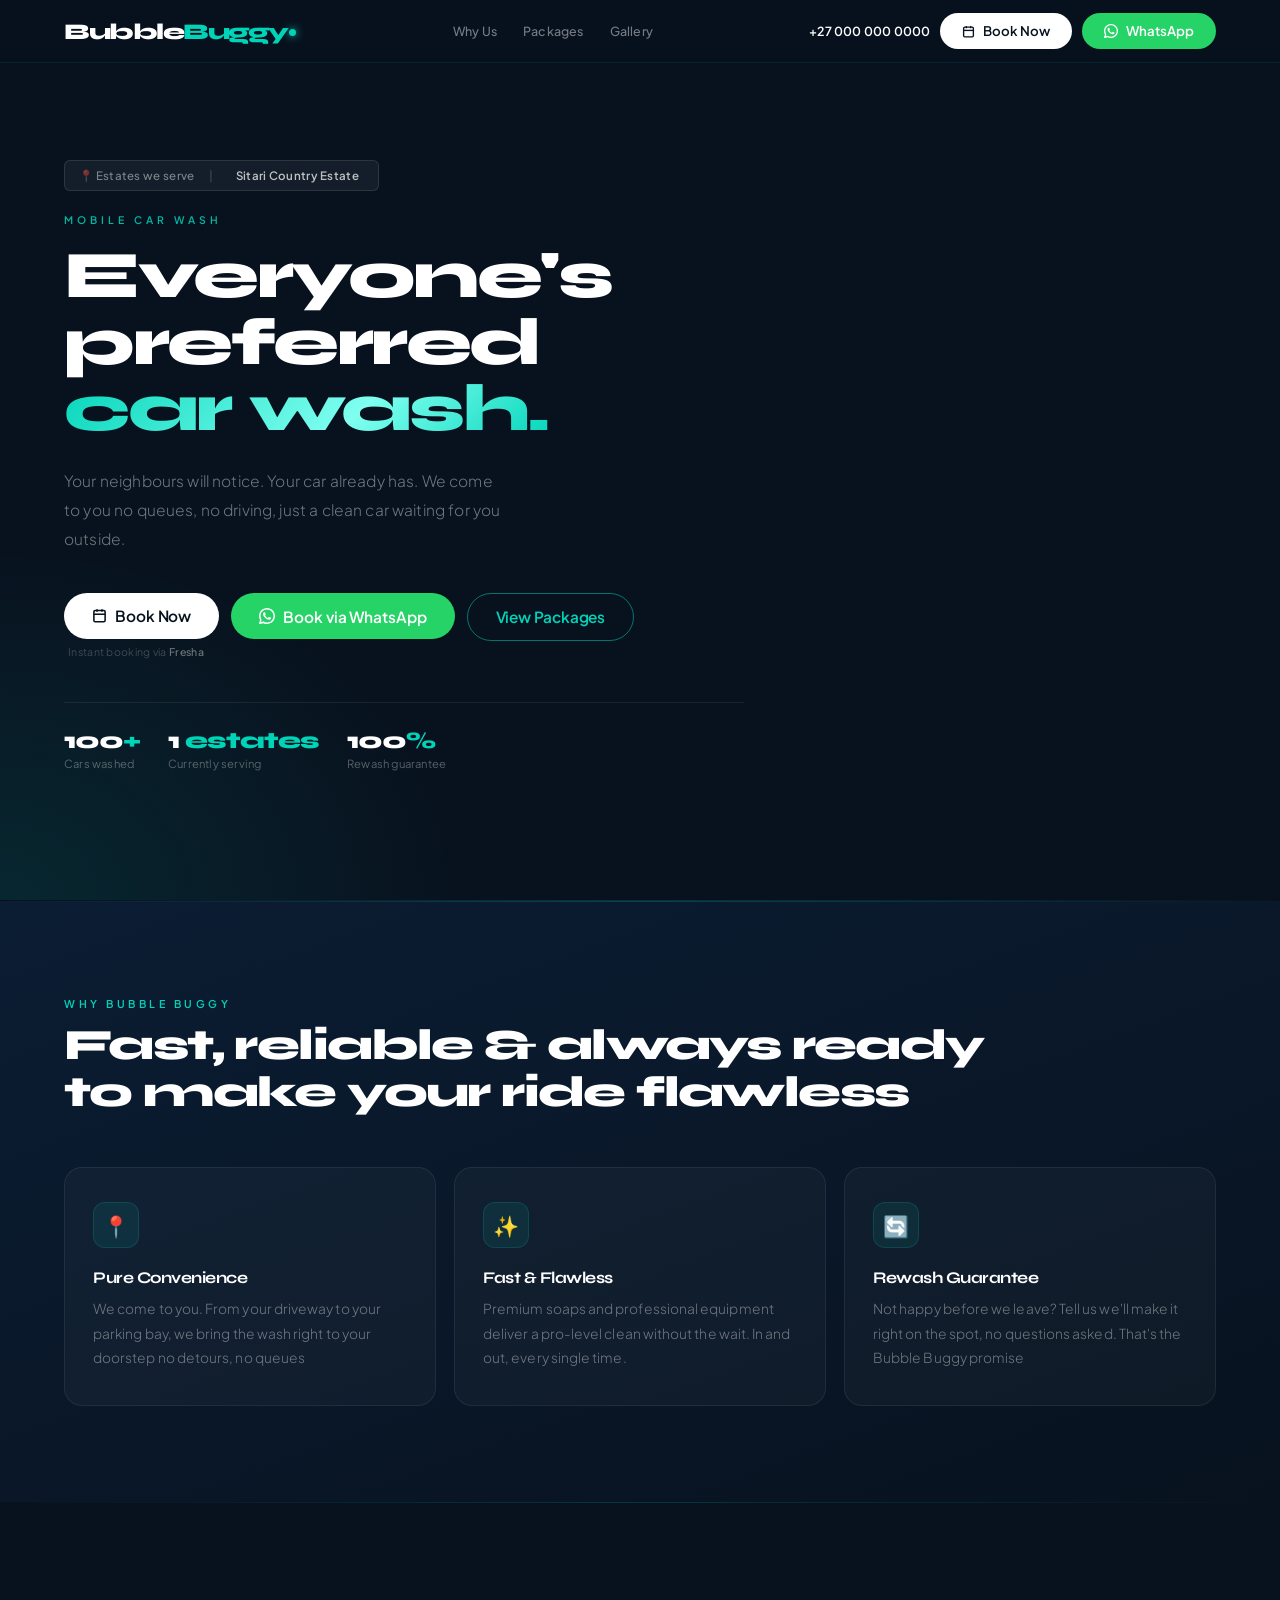
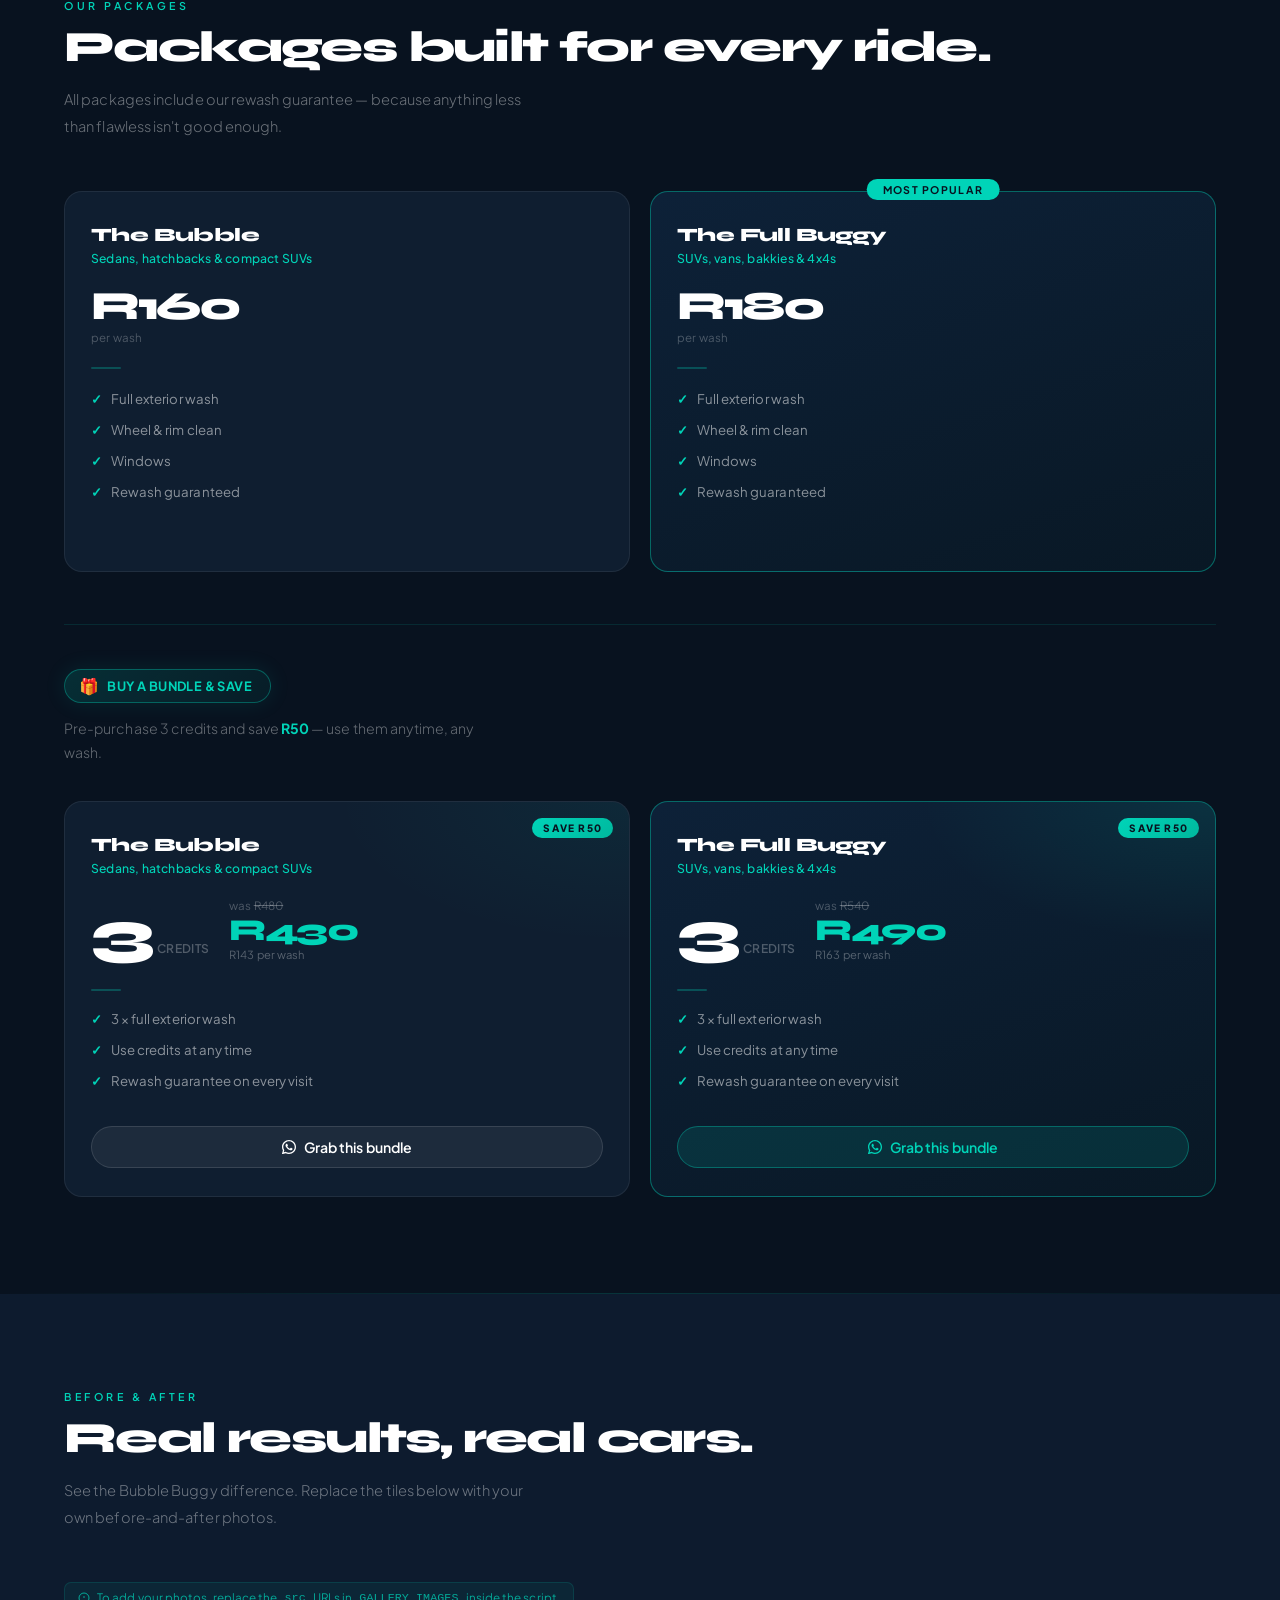
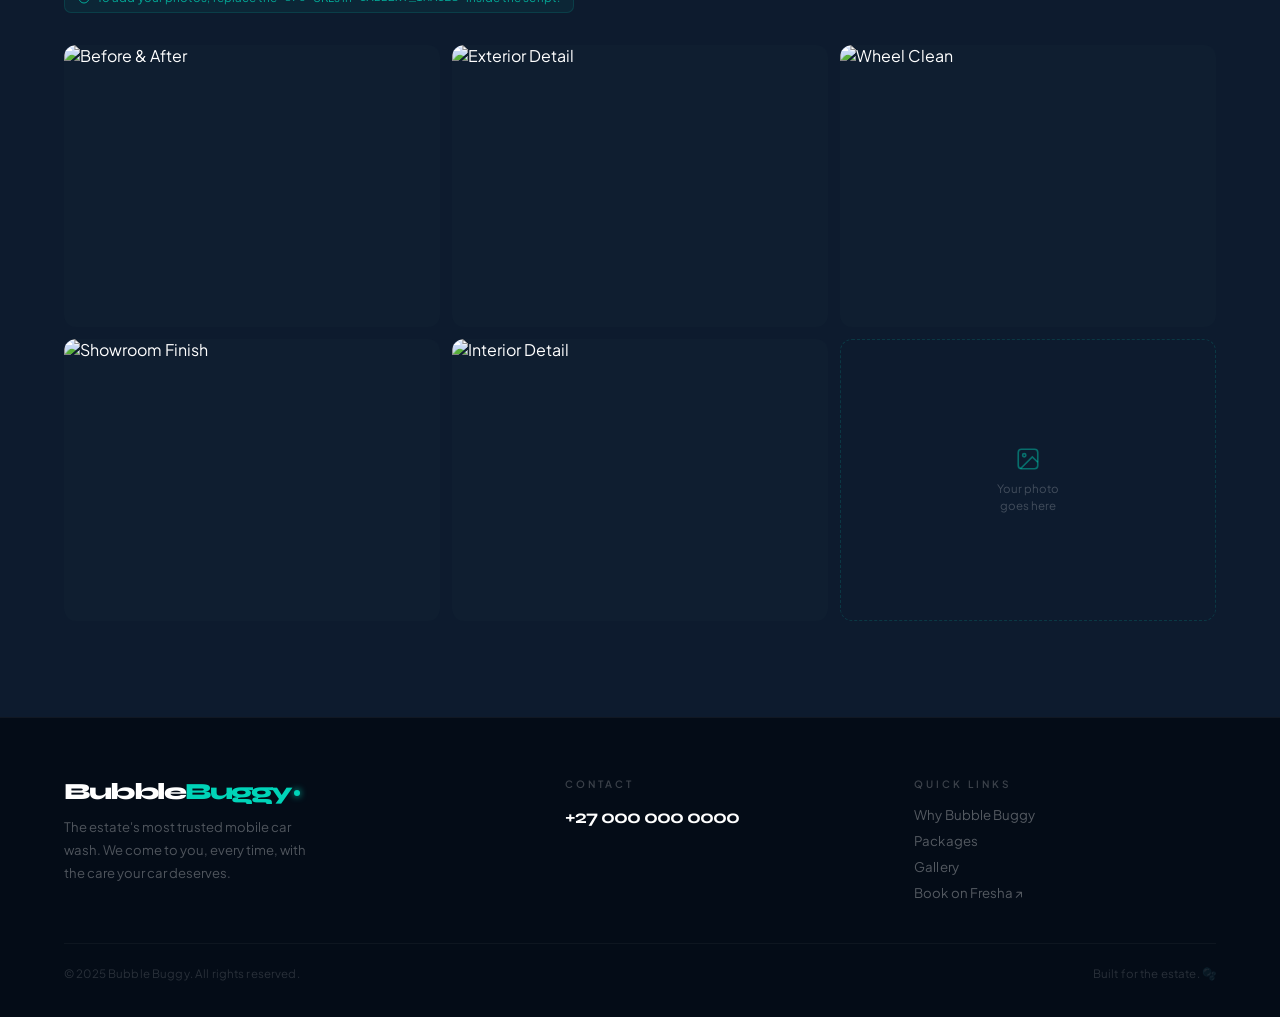
==== bubble.html @ 274dfe3c "initial upload" ====
<!doctype html>
<html lang="en">
  <head>
    <meta charset="UTF-8" />
    <meta name="viewport" content="width=device-width, initial-scale=1.0" />
    <title>Bubble Buggy – The Estate's Premium Mobile Wash</title>

    <!-- ═══════════ GOOGLE FONTS ═══════════
         Syne  → headings / logo / prices
         Plus Jakarta Sans → body text / buttons
    ════════════════════════════════════════ -->
    <link rel="preconnect" href="https://fonts.googleapis.com" />
    <link rel="preconnect" href="https://fonts.gstatic.com" crossorigin />
    <link
      href="https://fonts.googleapis.com/css2?family=Syne:wght@600;700;800;900&family=Plus+Jakarta+Sans:ital,wght@0,300;0,400;0,500;0,600;1,300&display=swap"
      rel="stylesheet"
    />

    <!-- ═══════════ STYLESHEET ═══════════
         All styles live in bubble.css
         (keep both files in the same folder)
    ════════════════════════════════════════ -->
    <link rel="stylesheet" href="bubble.css" />
  </head>

  <body>
    <!-- ═══════════════════════════════════
         NAV
         Fixed top bar: logo | links | phone | CTA buttons
    ════════════════════════════════════════ -->
    <nav class="nav">
      <!-- Logo -->
      <a href="#home" class="logo">
        <span>Bubble</span><span class="b2">Buggy</span
        ><span class="dot"></span>
      </a>

      <!-- Centre navigation links (hidden on mobile) -->
      <div class="nav-links">
        <a class="nav-link" href="#why">Why Us</a>
        <a class="nav-link" href="#services">Packages</a>
        <a class="nav-link" href="#gallery">Gallery</a>
      </div>

      <!-- Right side: phone number + action buttons -->
      <div class="nav-right">
        <span class="nav-phone"
          ><a href="tel:+27000000000">+27 000 000 0000</a></span
        >

        <!-- Book Now button (opens Fresha) -->
        <a
          class="btn btn-book"
          href="https://www.fresha.com/for-business"
          target="_blank"
          rel="noopener"
        >
          <svg
            width="13"
            height="13"
            viewBox="0 0 24 24"
            fill="none"
            stroke="currentColor"
            stroke-width="2.5"
          >
            <rect x="3" y="4" width="18" height="18" rx="2" />
            <line x1="16" y1="2" x2="16" y2="6" />
            <line x1="8" y1="2" x2="8" y2="6" />
            <line x1="3" y1="10" x2="21" y2="10" />
          </svg>
          Book Now
        </a>

        <!-- WhatsApp button -->
        <a
          class="btn btn-wa"
          href="https://wa.me/27000000000?text=Hi%20Bubble%20Buggy!%20I%27d%20like%20to%20book%20a%20wash."
          target="_blank"
          rel="noopener"
        >
          <svg width="14" height="14" viewBox="0 0 24 24" fill="currentColor">
            <path
              d="M17.472 14.382c-.297-.149-1.758-.867-2.03-.967-.273-.099-.471-.148-.67.15-.197.297-.767.966-.94 1.164-.173.199-.347.223-.644.075-.297-.15-1.255-.463-2.39-1.475-.883-.788-1.48-1.761-1.653-2.059-.173-.297-.018-.458.13-.606.134-.133.298-.347.446-.52.149-.174.198-.298.298-.497.099-.198.05-.371-.025-.52-.075-.149-.669-1.612-.916-2.207-.242-.579-.487-.5-.669-.51-.173-.008-.371-.01-.57-.01-.198 0-.52.074-.792.372-.272.297-1.04 1.016-1.04 2.479 0 1.462 1.065 2.875 1.213 3.074.149.198 2.096 3.2 5.077 4.487.709.306 1.262.489 1.694.625.712.227 1.36.195 1.871.118.571-.085 1.758-.719 2.006-1.413.248-.694.248-1.289.173-1.413-.074-.124-.272-.198-.57-.347z"
            />
            <path
              d="M12 0C5.373 0 0 5.373 0 12c0 2.125.558 4.118 1.532 5.845L.054 23.25a.75.75 0 0 0 .916.916l5.405-1.478A11.945 11.945 0 0 0 12 24c6.627 0 12-5.373 12-12S18.627 0 12 0zm0 21.75a9.745 9.745 0 0 1-5.003-1.375l-.358-.213-3.716 1.015 1.015-3.716-.213-.358A9.745 9.745 0 0 1 2.25 12C2.25 6.615 6.615 2.25 12 2.25S21.75 6.615 21.75 12 17.385 21.75 12 21.75z"
            />
          </svg>
          WhatsApp
        </a>
      </div>
    </nav>

    <!-- ═══════════════════════════════════
         HERO SECTION
         Full-screen opening with background image, headline, stats
         ✏️ Edit estates, headline, sub text, and stats here
    ════════════════════════════════════════ -->
    <section class="hero" id="home">
      <!-- Background image (set via CSS in .hero-bg) -->
      <div class="hero-bg"></div>

      <div class="hero-inner">
        <!-- ✏️ Edit estate names here -->
        <div class="estate-tag">
          📍 Estates we serve &nbsp;<span class="sep">|</span>&nbsp;
          <span class="estates"> Sitari Country Estate &nbsp; </span>
        </div>

        <!-- Eyebrow label above headline -->
        <p class="hero-eyebrow">Mobile Car Wash</p>

        <!-- Main headline — <em> gets gradient colour treatment -->
        <h1>Everyone's preferred<br /><em>car wash.</em></h1>

        <!-- Subtitle paragraph -->
        <p class="hero-sub">
          Your neighbours will notice. Your car already has. We come to you no
          queues, no driving, just a clean car waiting for you outside.
        </p>

        <!-- CTA Buttons row -->
        <div class="hero-ctas">
          <!-- Book Now column (button + Fresha note) -->
          <div class="cta-col">
            <a
              class="btn btn-book lg"
              href="https://www.fresha.com/for-business"
              target="_blank"
              rel="noopener"
            >
              <svg
                width="15"
                height="15"
                viewBox="0 0 24 24"
                fill="none"
                stroke="currentColor"
                stroke-width="2.5"
              >
                <rect x="3" y="4" width="18" height="18" rx="2" />
                <line x1="16" y1="2" x2="16" y2="6" />
                <line x1="8" y1="2" x2="8" y2="6" />
                <line x1="3" y1="10" x2="21" y2="10" />
              </svg>
              Book Now
            </a>
            <span class="fresha-note">Instant booking via <b>Fresha</b></span>
          </div>

          <!-- WhatsApp button -->
          <a
            class="btn btn-wa lg"
            href="https://wa.me/27000000000?text=Hi%20Bubble%20Buggy!%20I%27d%20like%20to%20book%20a%20wash."
            target="_blank"
            rel="noopener"
          >
            <svg width="16" height="16" viewBox="0 0 24 24" fill="currentColor">
              <path
                d="M17.472 14.382c-.297-.149-1.758-.867-2.03-.967-.273-.099-.471-.148-.67.15-.197.297-.767.966-.94 1.164-.173.199-.347.223-.644.075-.297-.15-1.255-.463-2.39-1.475-.883-.788-1.48-1.761-1.653-2.059-.173-.297-.018-.458.13-.606.134-.133.298-.347.446-.52.149-.174.198-.298.298-.497.099-.198.05-.371-.025-.52-.075-.149-.669-1.612-.916-2.207-.242-.579-.487-.5-.669-.51-.173-.008-.371-.01-.57-.01-.198 0-.52.074-.792.372-.272.297-1.04 1.016-1.04 2.479 0 1.462 1.065 2.875 1.213 3.074.149.198 2.096 3.2 5.077 4.487.709.306 1.262.489 1.694.625.712.227 1.36.195 1.871.118.571-.085 1.758-.719 2.006-1.413.248-.694.248-1.289.173-1.413-.074-.124-.272-.198-.57-.347z"
              />
              <path
                d="M12 0C5.373 0 0 5.373 0 12c0 2.125.558 4.118 1.532 5.845L.054 23.25a.75.75 0 0 0 .916.916l5.405-1.478A11.945 11.945 0 0 0 12 24c6.627 0 12-5.373 12-12S18.627 0 12 0zm0 21.75a9.745 9.745 0 0 1-5.003-1.375l-.358-.213-3.716 1.015 1.015-3.716-.213-.358A9.745 9.745 0 0 1 2.25 12C2.25 6.615 6.615 2.25 12 2.25S21.75 6.615 21.75 12 17.385 21.75 12 21.75z"
              />
            </svg>
            Book via WhatsApp
          </a>

          <!-- View Packages scroll link -->
          <a class="btn btn-outline lg" href="#services">View Packages</a>
        </div>

        <!-- ✏️ Edit stats here: cars washed / estates / guarantee -->
        <div class="hero-stats">
          <div>
            <div class="stat-val">100<span>+</span></div>
            <div class="stat-lbl">Cars washed</div>
          </div>
          <div>
            <div class="stat-val">1<span> estates</span></div>
            <div class="stat-lbl">Currently serving</div>
          </div>
          <div>
            <div class="stat-val">100<span>%</span></div>
            <div class="stat-lbl">Rewash guarantee</div>
          </div>
        </div>
      </div>
    </section>

    <!-- Decorative divider line -->
    <div class="rule"></div>

    <!-- ═══════════════════════════════════
         WHY CHOOSE US SECTION
         Three feature cards with emoji icons
         ✏️ Edit card titles/descriptions directly below
    ════════════════════════════════════════ -->
    <section class="why" id="why">
      <!-- Section header -->
      <div class="sec-head fi">
        <div class="lbl">Why Bubble Buggy</div>
        <h2 class="sec-title">
          Fast, reliable &amp; always ready<br />to make your ride flawless
        </h2>
      </div>

      <!-- Feature cards grid -->
      <div class="feats">
        <!-- Card 1: Convenience -->
        <div class="feat fi">
          <div class="feat-ico">📍</div>
          <div class="feat-title">Pure Convenience</div>
          <p class="feat-desc">
            We come to you. From your driveway to your parking bay, we bring the
            wash right to your doorstep no detours, no queues
          </p>
        </div>

        <!-- Card 2: Quality -->
        <div class="feat fi">
          <div class="feat-ico">✨</div>
          <div class="feat-title">Fast &amp; Flawless</div>
          <p class="feat-desc">
            Premium soaps and professional equipment deliver a pro-level clean
            without the wait. In and out, every single time.
          </p>
        </div>

        <!-- Card 3: Guarantee -->
        <div class="feat fi">
          <div class="feat-ico">🔄</div>
          <div class="feat-title">Rewash Guarantee</div>
          <p class="feat-desc">
            Not happy before we leave? Tell us we'll make it right on the spot,
            no questions asked. That's the Bubble Buggy promise
          </p>
        </div>
      </div>
    </section>

    <!-- Decorative divider line -->
    <div class="rule"></div>

    <!-- ═══════════════════════════════════
         PACKAGES / PRICING SECTION
         Cards are rendered dynamically from the PACKAGES array in the script.
         ✏️ Edit packages inside the <script> block at the bottom of this file.
    ════════════════════════════════════════ -->
    <section class="services" id="services">
      <!-- Section header -->
      <div class="sec-head fi">
        <div class="lbl">Our Packages</div>
        <h2 class="sec-title">Packages built for every ride.</h2>
        <p class="sec-sub">
          All packages include our rewash guarantee — because anything less than
          flawless isn't good enough.
        </p>
      </div>

      <!-- Package cards injected here by JavaScript -->
      <div class="pkgs" id="pkgsGrid"></div>

      <!-- ── BUNDLE DEALS ── -->
      <div class="bundle-wrap fi">
        <!-- "Buy a bundle and save" banner tag -->
        <div class="bundle-header">
          <div class="bundle-tag-pill">
            <span class="bundle-tag-icon">🎁</span>
            <span>Buy a bundle &amp; save</span>
          </div>
          <div class="bundle-header-line"></div>
          <p class="bundle-sub">Pre-purchase 3 credits and save <strong>R50</strong> — use them anytime, any wash.</p>
        </div>

        <!-- Deal cards grid -->
        <div class="bundles">

          <!-- Bundle 1: The Bubble × 3 -->
          <div class="bundle-card fi">
            <div class="bundle-save-badge">Save R50</div>
            <div class="bundle-wash-name">The Bubble</div>
            <div class="bundle-wash-tag">Sedans, hatchbacks &amp; compact SUVs</div>
            <div class="bundle-pricing">
              <div class="bundle-credits">
                <span class="bundle-credits-num">3</span>
                <span class="bundle-credits-lbl">credits</span>
              </div>
              <div class="bundle-prices">
                <div class="bundle-was">was <s>R480</s></div>
                <div class="bundle-now">R430</div>
                <div class="bundle-per">R143 per wash</div>
              </div>
            </div>
            <div class="bundle-bar"></div>
            <ul class="bundle-perks">
              <li>3 × full exterior wash</li>
              <li>Use credits at any time</li>
              <li>Rewash guarantee on every visit</li>
            </ul>
            <a class="btn btn-bundle" href="https://wa.me/27000000000?text=Hi%20Bubble%20Buggy!%20I%27d%20like%20to%20buy%20The%20Bubble%20bundle%20(3%20credits)." target="_blank" rel="noopener">
              <svg width="14" height="14" viewBox="0 0 24 24" fill="currentColor"><path d="M17.472 14.382c-.297-.149-1.758-.867-2.03-.967-.273-.099-.471-.148-.67.15-.197.297-.767.966-.94 1.164-.173.199-.347.223-.644.075-.297-.15-1.255-.463-2.39-1.475-.883-.788-1.48-1.761-1.653-2.059-.173-.297-.018-.458.13-.606.134-.133.298-.347.446-.52.149-.174.198-.298.298-.497.099-.198.05-.371-.025-.52-.075-.149-.669-1.612-.916-2.207-.242-.579-.487-.5-.669-.51-.173-.008-.371-.01-.57-.01-.198 0-.52.074-.792.372-.272.297-1.04 1.016-1.04 2.479 0 1.462 1.065 2.875 1.213 3.074.149.198 2.096 3.2 5.077 4.487.709.306 1.262.489 1.694.625.712.227 1.36.195 1.871.118.571-.085 1.758-.719 2.006-1.413.248-.694.248-1.289.173-1.413-.074-.124-.272-.198-.57-.347z"/><path d="M12 0C5.373 0 0 5.373 0 12c0 2.125.558 4.118 1.532 5.845L.054 23.25a.75.75 0 0 0 .916.916l5.405-1.478A11.945 11.945 0 0 0 12 24c6.627 0 12-5.373 12-12S18.627 0 12 0zm0 21.75a9.745 9.745 0 0 1-5.003-1.375l-.358-.213-3.716 1.015 1.015-3.716-.213-.358A9.745 9.745 0 0 1 2.25 12C2.25 6.615 6.615 2.25 12 2.25S21.75 6.615 21.75 12 17.385 21.75 12 21.75z"/></svg>
              Grab this bundle
            </a>
          </div>

          <!-- Bundle 2: The Full Buggy × 3 -->
          <div class="bundle-card bundle-card--featured fi">
            <div class="bundle-save-badge">Save R50</div>
            <div class="bundle-wash-name">The Full Buggy</div>
            <div class="bundle-wash-tag">SUVs, vans, bakkies &amp; 4x4s</div>
            <div class="bundle-pricing">
              <div class="bundle-credits">
                <span class="bundle-credits-num">3</span>
                <span class="bundle-credits-lbl">credits</span>
              </div>
              <div class="bundle-prices">
                <div class="bundle-was">was <s>R540</s></div>
                <div class="bundle-now">R490</div>
                <div class="bundle-per">R163 per wash</div>
              </div>
            </div>
            <div class="bundle-bar"></div>
            <ul class="bundle-perks">
              <li>3 × full exterior wash</li>
              <li>Use credits at any time</li>
              <li>Rewash guarantee on every visit</li>
            </ul>
            <a class="btn btn-bundle btn-bundle--aqua" href="https://wa.me/27000000000?text=Hi%20Bubble%20Buggy!%20I%27d%20like%20to%20buy%20The%20Full%20Buggy%20bundle%20(3%20credits)." target="_blank" rel="noopener">
              <svg width="14" height="14" viewBox="0 0 24 24" fill="currentColor"><path d="M17.472 14.382c-.297-.149-1.758-.867-2.03-.967-.273-.099-.471-.148-.67.15-.197.297-.767.966-.94 1.164-.173.199-.347.223-.644.075-.297-.15-1.255-.463-2.39-1.475-.883-.788-1.48-1.761-1.653-2.059-.173-.297-.018-.458.13-.606.134-.133.298-.347.446-.52.149-.174.198-.298.298-.497.099-.198.05-.371-.025-.52-.075-.149-.669-1.612-.916-2.207-.242-.579-.487-.5-.669-.51-.173-.008-.371-.01-.57-.01-.198 0-.52.074-.792.372-.272.297-1.04 1.016-1.04 2.479 0 1.462 1.065 2.875 1.213 3.074.149.198 2.096 3.2 5.077 4.487.709.306 1.262.489 1.694.625.712.227 1.36.195 1.871.118.571-.085 1.758-.719 2.006-1.413.248-.694.248-1.289.173-1.413-.074-.124-.272-.198-.57-.347z"/><path d="M12 0C5.373 0 0 5.373 0 12c0 2.125.558 4.118 1.532 5.845L.054 23.25a.75.75 0 0 0 .916.916l5.405-1.478A11.945 11.945 0 0 0 12 24c6.627 0 12-5.373 12-12S18.627 0 12 0zm0 21.75a9.745 9.745 0 0 1-5.003-1.375l-.358-.213-3.716 1.015 1.015-3.716-.213-.358A9.745 9.745 0 0 1 2.25 12C2.25 6.615 6.615 2.25 12 2.25S21.75 6.615 21.75 12 17.385 21.75 12 21.75z"/></svg>
              Grab this bundle
            </a>
          </div>

        </div><!-- /bundles -->
      </div><!-- /bundle-wrap -->

    </section>

    <!-- Decorative divider line -->
    <div class="rule"></div>

    <!-- ═══════════════════════════════════
         GALLERY SECTION
         Photo grid rendered dynamically from GALLERY_IMAGES array in script.
         ✏️ Replace src URLs in GALLERY_IMAGES inside the <script> block below.
    ════════════════════════════════════════ -->
    <section class="gallery" id="gallery">
      <!-- Section header -->
      <div class="sec-head fi">
        <div class="lbl">Before &amp; After</div>
        <h2 class="sec-title">Real results, real cars.</h2>
        <p class="sec-sub">
          See the Bubble Buggy difference. Replace the tiles below with your own
          before-and-after photos.
        </p>
      </div>

      <!-- Tip notice about adding photos -->
      <div class="gallery-tip">
        <svg
          width="12"
          height="12"
          viewBox="0 0 24 24"
          fill="none"
          stroke="currentColor"
          stroke-width="2"
        >
          <circle cx="12" cy="12" r="10" />
          <line x1="12" y1="8" x2="12" y2="12" />
          <line x1="12" y1="16" x2="12.01" y2="16" />
        </svg>
        To add your photos, replace the <code>src</code> URLs in
        <code>GALLERY_IMAGES</code> inside the script.
      </div>

      <!-- Gallery photo cells injected here by JavaScript -->
      <div class="g-grid" id="galGrid"></div>
    </section>

    <!-- ═══════════════════════════════════
         FOOTER
         Three-column: brand info | contact | quick links
         ✏️ Edit phone number and links here
    ════════════════════════════════════════ -->
    <footer class="footer">
      <div class="footer-grid">
        <!-- Column 1: Logo + tagline -->
        <div>
          <div class="footer-logo">
            Bubble<span class="b2">Buggy</span
            ><span
              style="
                display: inline-block;
                width: 6px;
                height: 6px;
                background: var(--aqua);
                border-radius: 50%;
                margin: 0 2px 3px;
                box-shadow: 0 0 7px var(--aqua);
              "
            ></span>
          </div>
          <p class="footer-tagline">
            The estate's most trusted mobile car wash. We come to you, every
            time, with the care your car deserves.
          </p>
        </div>

        <!-- Column 2: Contact phone -->
        <div class="footer-col">
          <h4>Contact</h4>
          <a class="footer-phone" href="tel:+27000000000">+27 000 000 0000</a>
        </div>

        <!-- Column 3: Quick navigation links -->
        <div class="footer-col">
          <h4>Quick Links</h4>
          <div class="footer-links">
            <a href="#why">Why Bubble Buggy</a>
            <a href="#services">Packages</a>
            <a href="#gallery">Gallery</a>
            <a
              href="https://www.fresha.com/for-business"
              target="_blank"
              rel="noopener"
              >Book on Fresha ↗</a
            >
          </div>
        </div>
      </div>

      <!-- Footer bottom bar: copyright notices -->
      <div class="footer-bottom">
        <span class="footer-copy"
          >© 2025 Bubble Buggy. All rights reserved.</span
        >
        <span class="footer-copy">Built for the estate. 🫧</span>
      </div>
    </footer>

    <!-- ═══════════════════════════════════
         MOBILE FLOATING ACTION BAR
         Fixed bottom bar shown only on screens ≤ 820px wide
         Contains Book Now + WhatsApp buttons
    ════════════════════════════════════════ -->
    <div class="mob-bar">
      <!-- Book Now button -->
      <a
        class="btn btn-book"
        href="https://www.fresha.com/for-business"
        target="_blank"
        rel="noopener"
      >
        <svg
          width="13"
          height="13"
          viewBox="0 0 24 24"
          fill="none"
          stroke="currentColor"
          stroke-width="2.5"
        >
          <rect x="3" y="4" width="18" height="18" rx="2" />
          <line x1="16" y1="2" x2="16" y2="6" />
          <line x1="8" y1="2" x2="8" y2="6" />
          <line x1="3" y1="10" x2="21" y2="10" />
        </svg>
        Book Now
      </a>

      <!-- WhatsApp button -->
      <a
        class="btn btn-wa"
        href="https://wa.me/27000000000?text=Hi%20Bubble%20Buggy!%20I%27d%20like%20to%20book%20a%20wash."
        target="_blank"
        rel="noopener"
      >
        <svg width="14" height="14" viewBox="0 0 24 24" fill="currentColor">
          <path
            d="M17.472 14.382c-.297-.149-1.758-.867-2.03-.967-.273-.099-.471-.148-.67.15-.197.297-.767.966-.94 1.164-.173.199-.347.223-.644.075-.297-.15-1.255-.463-2.39-1.475-.883-.788-1.48-1.761-1.653-2.059-.173-.297-.018-.458.13-.606.134-.133.298-.347.446-.52.149-.174.198-.298.298-.497.099-.198.05-.371-.025-.52-.075-.149-.669-1.612-.916-2.207-.242-.579-.487-.5-.669-.51-.173-.008-.371-.01-.57-.01-.198 0-.52.074-.792.372-.272.297-1.04 1.016-1.04 2.479 0 1.462 1.065 2.875 1.213 3.074.149.198 2.096 3.2 5.077 4.487.709.306 1.262.489 1.694.625.712.227 1.36.195 1.871.118.571-.085 1.758-.719 2.006-1.413.248-.694.248-1.289.173-1.413-.074-.124-.272-.198-.57-.347z"
          />
          <path
            d="M12 0C5.373 0 0 5.373 0 12c0 2.125.558 4.118 1.532 5.845L.054 23.25a.75.75 0 0 0 .916.916l5.405-1.478A11.945 11.945 0 0 0 12 24c6.627 0 12-5.373 12-12S18.627 0 12 0zm0 21.75a9.745 9.745 0 0 1-5.003-1.375l-.358-.213-3.716 1.015 1.015-3.716-.213-.358A9.745 9.745 0 0 1 2.25 12C2.25 6.615 6.615 2.25 12 2.25S21.75 6.615 21.75 12 17.385 21.75 12 21.75z"
          />
        </svg>
        WhatsApp
      </a>
    </div>

    <!-- ═══════════════════════════════════════════════════
         JAVASCRIPT — Edit your data here
         ✏️ WA        → Your WhatsApp number (digits only)
         ✏️ FRESHA    → Your Fresha booking URL
         ✏️ PACKAGES  → Add/edit pricing packages
         ✏️ GALLERY_IMAGES → Replace src URLs with your photos
    ════════════════════════════════════════════════════════ -->
    <script>
      /* ─────────────────────────────────────────
         ✏️ GLOBAL SETTINGS — edit these two lines
      ───────────────────────────────────────── */
      const WA = "27000000000"; // Your WhatsApp number (no + or spaces)
      const FRESHA = "https://www.fresha.com/for-business"; // Your Fresha booking URL

      /* ─────────────────────────────────────────
         ✏️ PACKAGES — add objects to add more packages
         Fields: name, tag, price, note, featured (bool), badge (optional), features (array)
      ───────────────────────────────────────── */
      const PACKAGES = [
        {
          name: "The Bubble",
          tag: "Sedans, hatchbacks & compact SUVs",
          price: "R160",
          note: "per wash",
          featured: false,
          features: [
            "Full exterior wash",
            "Wheel & rim clean",
            "Windows",
            "Rewash guaranteed",
          ],
        },
        {
          name: "The Full Buggy",
          tag: "SUVs, vans, bakkies & 4x4s",
          price: "R180",
          note: "per wash",
          featured: true, // Adds highlighted border + gradient background
          badge: "Most Popular", // Shown as pill badge at top of card
          features: [
            "Full exterior wash",
            "Wheel & rim clean",
            "Windows",
            "Rewash guaranteed",
          ],
        },
      ];

      /* ─────────────────────────────────────────
         ✏️ GALLERY — replace src with your own photo URLs
            Set an item to null to render a placeholder tile instead
      ───────────────────────────────────────── */
      const GALLERY_IMAGES = [
        {
          src: "https://images.unsplash.com/photo-1619642751034-765dfdf7c58e?w=600&q=80&auto=format&fit=crop",
          label: "Before & After",
        },
        {
          src: "https://images.unsplash.com/photo-1520340356584-f9917d1eea6f?w=600&q=80&auto=format&fit=crop",
          label: "Exterior Detail",
        },
        {
          src: "https://images.unsplash.com/photo-1611651338412-8403fa6e3599?w=600&q=80&auto=format&fit=crop",
          label: "Wheel Clean",
        },
        {
          src: "https://images.unsplash.com/photo-1489824904134-891ab64532f1?w=600&q=80&auto=format&fit=crop",
          label: "Showroom Finish",
        },
        {
          src: "https://images.unsplash.com/photo-1558618666-fcd25c85cd64?w=600&q=80&auto=format&fit=crop",
          label: "Interior Detail",
        },
        null, // ← This renders as a dashed "Your photo goes here" placeholder
      ];

      /* ══════════════════════════════════════════════
         RENDER LOGIC — no edits needed below this line
      ══════════════════════════════════════════════ */

      // SVG icon strings reused in package cards
      const WA_SVG = `<svg width="14" height="14" viewBox="0 0 24 24" fill="currentColor"><path d="M17.472 14.382c-.297-.149-1.758-.867-2.03-.967-.273-.099-.471-.148-.67.15-.197.297-.767.966-.94 1.164-.173.199-.347.223-.644.075-.297-.15-1.255-.463-2.39-1.475-.883-.788-1.48-1.761-1.653-2.059-.173-.297-.018-.458.13-.606.134-.133.298-.347.446-.52.149-.174.198-.298.298-.497.099-.198.05-.371-.025-.52-.075-.149-.669-1.612-.916-2.207-.242-.579-.487-.5-.669-.51-.173-.008-.371-.01-.57-.01-.198 0-.52.074-.792.372-.272.297-1.04 1.016-1.04 2.479 0 1.462 1.065 2.875 1.213 3.074.149.198 2.096 3.2 5.077 4.487.709.306 1.262.489 1.694.625.712.227 1.36.195 1.871.118.571-.085 1.758-.719 2.006-1.413.248-.694.248-1.289.173-1.413-.074-.124-.272-.198-.57-.347z"/><path d="M12 0C5.373 0 0 5.373 0 12c0 2.125.558 4.118 1.532 5.845L.054 23.25a.75.75 0 0 0 .916.916l5.405-1.478A11.945 11.945 0 0 0 12 24c6.627 0 12-5.373 12-12S18.627 0 12 0zm0 21.75a9.745 9.745 0 0 1-5.003-1.375l-.358-.213-3.716 1.015 1.015-3.716-.213-.358A9.745 9.745 0 0 1 2.25 12C2.25 6.615 6.615 2.25 12 2.25S21.75 6.615 21.75 12 17.385 21.75 12 21.75z"/></svg>`;
      const CAL_SVG = `<svg width="13" height="13" viewBox="0 0 24 24" fill="none" stroke="currentColor" stroke-width="2.5"><rect x="3" y="4" width="18" height="18" rx="2"/><line x1="16" y1="2" x2="16" y2="6"/><line x1="8" y1="2" x2="8" y2="6"/><line x1="3" y1="10" x2="21" y2="10"/></svg>`;

      // Render package cards into #pkgsGrid
      const pkgsGrid = document.getElementById("pkgsGrid");
      PACKAGES.forEach((p) => {
        const msg = encodeURIComponent(
          `Hi Bubble Buggy! I\u2019d like to book \u201c${p.name}\u201d. What\u2019s your next available slot?`,
        );
        const badge = p.badge ? `<div class="pkg-badge">${p.badge}</div>` : "";
        const items = p.features.map((f) => `<li>${f}</li>`).join("");
        pkgsGrid.insertAdjacentHTML(
          "beforeend",
          `<div class="pkg${p.featured ? " featured" : ""} fi">
        ${badge}
        <div class="pkg-name">${p.name}</div>
        <div class="pkg-tag">${p.tag}</div>
        <div class="pkg-price">${p.price}</div>
        <div class="pkg-note">${p.note}</div>
        <div class="pkg-bar"></div>
        <ul class="pkg-feats">${items}</ul>
      </div>`,
        );
      });

      // Render gallery tiles into #galGrid
      const galGrid = document.getElementById("galGrid");
      GALLERY_IMAGES.forEach((item) => {
        if (!item) {
          // Null entry → placeholder dashed tile
          galGrid.insertAdjacentHTML(
            "beforeend",
            `<div class="g-empty">
          <svg width="26" height="26" viewBox="0 0 24 24" fill="none" stroke="rgba(0,212,184,.45)" stroke-width="1.5"><rect x="3" y="3" width="18" height="18" rx="3"/><circle cx="8.5" cy="8.5" r="1.5"/><polyline points="21 15 16 10 5 21"/></svg>
          <span>Your photo<br/>goes here</span>
        </div>`,
          );
        } else {
          // Real image tile with hover overlay and label
          galGrid.insertAdjacentHTML(
            "beforeend",
            `<div class="g-cell">
          <img src="${item.src}" alt="${item.label}" loading="lazy"/>
          <div class="g-overlay"><span class="g-lbl">${item.label}</span></div>
        </div>`,
          );
        }
      });

      // Scroll fade-in: watches .fi elements and adds .vis when in viewport
      const io = new IntersectionObserver(
        (es) => {
          es.forEach((e) => {
            if (e.isIntersecting) {
              e.target.classList.add("vis");
              io.unobserve(e.target); // Only animate once
            }
          });
        },
        { threshold: 0.08 },
      );
      document.querySelectorAll(".fi").forEach((el, i) => {
        el.style.transitionDelay = `${(i % 5) * 0.08}s`; // Staggered delay
        io.observe(el);
      });
    </script>
  </body>
</html>
---- bubble.css ----
/* ══════════════════════════
   DESIGN TOKENS (CSS Variables)
   Global colour palette, spacing, shadows used site-wide
══════════════════════════ */
:root {
  --ink: #08121f; /* Darkest background */
  --ink-mid: #0d1b2e; /* Mid-dark background (gallery section) */
  --ink-card: #0f1e30; /* Card / package background */
  --aqua: #00d4b8; /* Brand accent colour */
  --white: #ffffff;
  --muted: rgba(255, 255, 255, 0.45); /* Dimmed white for secondary text */
  --wa: #25d366; /* WhatsApp green */
  --wa-h: #1daa55; /* WhatsApp green hover */
  --r: 18px; /* Default border-radius */
  --glow: 0 16px 56px rgba(0, 212, 184, 0.18); /* Aqua glow shadow */
}

/* ══════════════════════════
   RESET & BASE STYLES
   Box-sizing, fonts, scroll behaviour, global element defaults
══════════════════════════ */
*,
*::before,
*::after {
  box-sizing: border-box;
  margin: 0;
  padding: 0;
}
html {
  scroll-behavior: smooth;
}
body {
  font-family: "Plus Jakarta Sans", sans-serif;
  background: var(--ink);
  color: var(--white);
  overflow-x: hidden;
  -webkit-font-smoothing: antialiased;
  -moz-osx-font-smoothing: grayscale;
  text-rendering: optimizeLegibility;
}
img {
  display: block;
  width: 100%;
  object-fit: cover;
}
a {
  text-decoration: none;
  color: inherit;
}
h1,
h2,
h3 {
  font-family: "Syne", sans-serif;
}

/* ══════════════════════════
   NAVIGATION BAR
   Fixed top bar with logo, nav links, phone, and CTA buttons
══════════════════════════ */
.nav {
  position: fixed;
  inset: 0 0 auto 0;
  z-index: 300;
  display: flex;
  align-items: center;
  justify-content: space-between;
  padding: 13px 5%;
  background: rgba(8, 18, 31, 0.92);
  backdrop-filter: blur(20px);
  -webkit-backdrop-filter: blur(20px);
  border-bottom: 1px solid rgba(0, 212, 184, 0.1);
}

/* Logo text */
.logo {
  font-family: "Syne", sans-serif;
  font-size: 1.4rem;
  font-weight: 800;
  letter-spacing: -1.5px;
}
.logo .b2 {
  color: var(--aqua); /* "Buggy" part in aqua */
}

/* Animated dot beside the logo */
.logo .dot {
  display: inline-block;
  width: 7px;
  height: 7px;
  background: var(--aqua);
  border-radius: 50%;
  margin: 0 1px 3px;
  box-shadow: 0 0 9px var(--aqua);
  animation: pulse 2.4s ease-in-out infinite;
}
@keyframes pulse {
  0%,
  100% {
    opacity: 1;
  }
  50% {
    opacity: 0.2;
  }
}

/* Nav link list */
.nav-links {
  display: flex;
  gap: 2px;
}
.nav-link {
  font-size: 0.78rem;
  font-weight: 500;
  color: var(--muted);
  padding: 6px 12px;
  border-radius: 7px;
  letter-spacing: 0.2px;
  transition:
    color 0.18s,
    background 0.18s;
}
.nav-link:hover {
  color: var(--white);
  background: rgba(255, 255, 255, 0.07);
}

/* Right side: phone + CTA buttons */
.nav-right {
  display: flex;
  align-items: center;
  gap: 10px;
}
.nav-phone {
  font-size: 0.78rem;
  font-weight: 500;
  color: var(--muted);
  letter-spacing: 0.2px;
}
.nav-phone a {
  color: var(--white);
  font-weight: 600;
}

/* ══════════════════════════
   BUTTONS
   Shared pill-shaped button base + variants
══════════════════════════ */
.btn {
  display: inline-flex;
  align-items: center;
  gap: 8px;
  font-family: "Plus Jakarta Sans", sans-serif;
  font-weight: 600;
  font-size: 0.83rem;
  letter-spacing: 0.05px;
  padding: 11px 22px;
  border-radius: 50px;
  border: none;
  cursor: pointer;
  white-space: nowrap;
  transition:
    transform 0.16s cubic-bezier(0.25, 0.1, 0.25, 1),
    box-shadow 0.2s,
    background 0.18s,
    color 0.18s,
    opacity 0.18s;
  text-decoration: none;
  line-height: 1;
}
.btn:hover {
  transform: translateY(-2px);
}

/* WhatsApp green button */
.btn-wa {
  background: var(--wa);
  color: var(--white);
}
.btn-wa:hover {
  background: var(--wa-h);
  box-shadow: 0 8px 28px rgba(37, 211, 102, 0.38);
}

/* White "Book Now" button */
.btn-book {
  background: var(--white);
  color: var(--ink);
  letter-spacing: -0.1px;
}
.btn-book:hover {
  background: #e8faff;
  box-shadow: 0 8px 28px rgba(255, 255, 255, 0.2);
}

/* Outlined aqua button (View Packages) */
.btn-outline {
  background: transparent;
  color: var(--aqua);
  border: 1.5px solid rgba(0, 212, 184, 0.5);
}
.btn-outline:hover {
  background: rgba(0, 212, 184, 0.08);
  border-color: var(--aqua);
}

/* Large button modifier */
.btn.lg {
  font-size: 0.96rem;
  padding: 15px 28px;
  letter-spacing: -0.1px;
}

/* Hide nav links, phone number, and nav CTA buttons on small screens */
@media (max-width: 820px) {
  .nav-links {
    display: none;
  }
  .nav-phone {
    display: none;
  }
  /* Hide Book Now + WhatsApp from the top nav on mobile —
     they live in the floating bottom bar (.mob-bar) instead */
  .nav-right .btn {
    display: none;
  }
  /* Add bottom padding so page content never hides behind the floating bar */
  body {
    padding-bottom: 90px;
  }
}

/* ══════════════════════════
   HERO SECTION
   Full-viewport opening section with background image and headline
══════════════════════════ */
.hero {
  min-height: 100vh;
  min-height: 100svh;
  position: relative;
  display: flex;
  align-items: center;
  padding: 120px 5% 90px;
  overflow: hidden;
}

/* Background photo with dark gradient overlay */
.hero-bg {
  position: absolute;
  inset: 0;
  background:
    linear-gradient(
      110deg,
      rgba(8, 18, 31, 0.98) 0%,
      rgba(8, 18, 31, 0.8) 45%,
      rgba(8, 18, 31, 0.25) 100%
    ),
    url("https://images.unsplash.com/photo-1607860108855-64acf2078ed9?w=1600&q=85&auto=format&fit=crop")
      center/cover no-repeat;
}

/* Radial aqua glow in bottom-left corner */
.hero-bg::after {
  content: "";
  position: absolute;
  inset: 0;
  background: radial-gradient(
    ellipse 55% 60% at 0% 100%,
    rgba(0, 212, 184, 0.11) 0%,
    transparent 65%
  );
}

/* Hero text content wrapper */
.hero-inner {
  position: relative;
  z-index: 2;
  max-width: 680px;
}

/* "Estates we serve" location tag pill */
.estate-tag {
  display: inline-flex;
  align-items: center;
  gap: 10px;
  background: rgba(255, 255, 255, 0.05);
  border: 1px solid rgba(255, 255, 255, 0.1);
  border-radius: 6px;
  padding: 7px 14px;
  font-size: 0.72rem;
  font-weight: 500;
  color: rgba(255, 255, 255, 0.45);
  letter-spacing: 0.3px;
  margin-bottom: 22px;
}
.estate-tag .estates {
  color: rgba(255, 255, 255, 0.72);
  font-weight: 600;
}
.estate-tag .sep {
  color: rgba(255, 255, 255, 0.18);
}

/* "MOBILE CAR WASH" eyebrow label above headline */
.hero-eyebrow {
  font-size: 0.65rem;
  font-weight: 600;
  letter-spacing: 4px;
  text-transform: uppercase;
  color: var(--aqua);
  margin-bottom: 16px;
  opacity: 0.85;
}

/* Main H1 headline */
.hero h1 {
  font-size: clamp(2.6rem, 5.2vw, 4.6rem);
  font-weight: 900;
  line-height: 1;
  letter-spacing: -2.5px;
  margin-bottom: 24px;
}

/* Gradient text on "car wash." in the headline */
.hero h1 em {
  font-style: normal;
  background: linear-gradient(
    135deg,
    var(--aqua) 0%,
    #7ffff0 60%,
    var(--aqua) 100%
  );
  -webkit-background-clip: text;
  -webkit-text-fill-color: transparent;
  background-clip: text;
}

/* Subtitle paragraph below headline */
.hero-sub {
  font-size: 0.97rem;
  color: rgba(255, 255, 255, 0.42);
  line-height: 1.88;
  max-width: 440px;
  margin-bottom: 40px;
  font-weight: 300;
  letter-spacing: 0.15px;
}

/* CTA button row */
.hero-ctas {
  display: flex;
  align-items: flex-start;
  gap: 12px;
  flex-wrap: wrap;
}

/* Column wrapper for Book Now button + Fresha note */
.cta-col {
  display: flex;
  flex-direction: column;
  gap: 6px;
}

/* Small "Instant booking via Fresha" note */
.fresha-note {
  font-size: 0.66rem;
  color: rgba(255, 255, 255, 0.22);
  letter-spacing: 0.3px;
  padding-left: 4px;
}
.fresha-note b {
  color: rgba(255, 255, 255, 0.42);
  font-weight: 500;
}

/* Stats strip: Cars washed / Estates / Guarantee */
.hero-stats {
  display: flex;
  gap: 28px;
  margin-top: 44px;
  padding-top: 26px;
  border-top: 1px solid rgba(255, 255, 255, 0.07);
  flex-wrap: wrap;
}
.stat-val {
  font-family: "Syne", sans-serif;
  font-size: 1.45rem;
  font-weight: 800;
  letter-spacing: -1px;
  color: var(--white);
  line-height: 1;
  margin-bottom: 4px;
}
.stat-val span {
  color: var(--aqua);
}
.stat-lbl {
  font-size: 0.7rem;
  color: rgba(255, 255, 255, 0.32);
  font-weight: 400;
  letter-spacing: 0.2px;
}

/* ══════════════════════════
   SHARED SECTION STYLES
   Padding, section labels, titles, subtitles, divider rule
══════════════════════════ */
section {
  padding: 96px 5%;
}

/* Small uppercase aqua label above section titles */
.lbl {
  font-size: 0.67rem;
  font-weight: 600;
  letter-spacing: 3.5px;
  text-transform: uppercase;
  color: var(--aqua);
  margin-bottom: 12px;
  font-family: "Plus Jakarta Sans", sans-serif;
}

/* Section heading */
.sec-title {
  font-size: clamp(1.8rem, 3.5vw, 2.7rem);
  font-weight: 800;
  letter-spacing: -1.6px;
  line-height: 1.08;
  margin-bottom: 16px;
}

/* Section subtitle paragraph */
.sec-sub {
  font-size: 0.91rem;
  color: rgba(255, 255, 255, 0.4);
  line-height: 1.82;
  max-width: 480px;
  font-weight: 300;
  letter-spacing: 0.08px;
}

/* Bottom margin for section header block */
.sec-head {
  margin-bottom: 52px;
}

/* Horizontal decorative divider line between sections */
.rule {
  width: 100%;
  height: 1px;
  background: linear-gradient(
    90deg,
    transparent,
    rgba(0, 212, 184, 0.18),
    transparent
  );
}

/* ══════════════════════════
   WHY CHOOSE US SECTION
   Feature cards with icon, title, description
══════════════════════════ */
.why {
  background: linear-gradient(160deg, #0b1d33 0%, var(--ink) 100%);
  position: relative;
}

/* Top border line */
.why::before {
  content: "";
  position: absolute;
  top: 0;
  left: 0;
  right: 0;
  height: 1px;
  background: linear-gradient(
    90deg,
    transparent,
    rgba(0, 212, 184, 0.22),
    transparent
  );
}

/* Grid of feature cards */
.feats {
  display: grid;
  grid-template-columns: repeat(auto-fit, minmax(270px, 1fr));
  gap: 18px;
}

/* Individual feature card */
.feat {
  background: rgba(255, 255, 255, 0.03);
  border: 1px solid rgba(255, 255, 255, 0.07);
  border-radius: var(--r);
  padding: 34px 28px;
  position: relative;
  overflow: hidden;
  transition:
    border-color 0.25s,
    transform 0.25s;
}

/* Subtle corner glow on hover */
.feat::before {
  content: "";
  position: absolute;
  inset: 0;
  background: radial-gradient(
    circle at 0% 0%,
    rgba(0, 212, 184, 0.055),
    transparent 60%
  );
  opacity: 0;
  transition: opacity 0.25s;
}
.feat:hover {
  border-color: rgba(0, 212, 184, 0.28);
  transform: translateY(-4px);
}
.feat:hover::before {
  opacity: 1;
}

/* Icon box inside card */
.feat-ico {
  width: 46px;
  height: 46px;
  border-radius: 12px;
  background: rgba(0, 212, 184, 0.09);
  border: 1px solid rgba(0, 212, 184, 0.16);
  display: flex;
  align-items: center;
  justify-content: center;
  font-size: 1.3rem;
  margin-bottom: 20px;
}

/* Feature card title */
.feat-title {
  font-family: "Syne", sans-serif;
  font-size: 1.02rem;
  font-weight: 700;
  letter-spacing: -0.5px;
  margin-bottom: 10px;
}

/* Feature card description */
.feat-desc {
  font-size: 0.86rem;
  color: rgba(255, 255, 255, 0.4);
  line-height: 1.78;
  font-weight: 300;
  letter-spacing: 0.07px;
}

/* ══════════════════════════
   PACKAGES / PRICING SECTION
   Pricing cards rendered dynamically via JS
══════════════════════════ */
.services {
  background: var(--ink);
}

/* Packages grid layout */
.pkgs {
  display: grid;
  grid-template-columns: repeat(auto-fit, minmax(280px, 1fr));
  gap: 20px;
}

/* Individual package card */
.pkg {
  background: var(--ink-card);
  border: 1px solid rgba(255, 255, 255, 0.07);
  border-radius: var(--r);
  padding: 32px 26px;
  display: flex;
  flex-direction: column;
  position: relative;
  transition:
    transform 0.22s,
    box-shadow 0.22s,
    border-color 0.22s;
}
.pkg:hover {
  transform: translateY(-5px);
  box-shadow: var(--glow);
  border-color: rgba(0, 212, 184, 0.26);
}

/* Featured (Most Popular) package variant */
.pkg.featured {
  border-color: rgba(0, 212, 184, 0.42);
  background: linear-gradient(160deg, #0d2138 0%, #091825 100%);
}

/* "Most Popular" badge at top of featured card */
.pkg-badge {
  position: absolute;
  top: -13px;
  left: 50%;
  transform: translateX(-50%);
  background: var(--aqua);
  color: var(--ink);
  font-size: 0.66rem;
  font-weight: 700;
  letter-spacing: 1.3px;
  text-transform: uppercase;
  padding: 4px 16px;
  border-radius: 50px;
  white-space: nowrap;
}

/* Package name */
.pkg-name {
  font-family: "Syne", sans-serif;
  font-size: 1.18rem;
  font-weight: 800;
  letter-spacing: -0.6px;
  margin-bottom: 4px;
}

/* Package vehicle type tag */
.pkg-tag {
  font-size: 0.76rem;
  color: var(--aqua);
  font-weight: 500;
  letter-spacing: 0.2px;
  margin-bottom: 20px;
}

/* Package price (large number) */
.pkg-price {
  font-family: "Syne", sans-serif;
  font-size: 2.5rem;
  font-weight: 900;
  letter-spacing: -2.5px;
  line-height: 1;
  margin-bottom: 4px;
}

/* "per wash" label below price */
.pkg-note {
  font-size: 0.72rem;
  color: rgba(255, 255, 255, 0.26);
  margin-bottom: 22px;
  letter-spacing: 0.14px;
}

/* Short divider bar between price and features */
.pkg-bar {
  width: 30px;
  height: 2px;
  background: rgba(0, 212, 184, 0.28);
  border-radius: 2px;
  margin-bottom: 20px;
}

/* Features list */
.pkg-feats {
  list-style: none;
  flex: 1;
  margin-bottom: 26px;
}
.pkg-feats li {
  display: flex;
  align-items: flex-start;
  gap: 9px;
  font-size: 0.83rem;
  color: rgba(255, 255, 255, 0.52);
  margin-bottom: 10px;
  line-height: 1.55;
  letter-spacing: 0.04px;
}

/* Aqua tick mark before each feature */
.pkg-feats li::before {
  content: "✓";
  color: var(--aqua);
  font-weight: 700;
  font-size: 0.8rem;
  flex-shrink: 0;
  margin-top: 1px;
}

/* Stacked CTA buttons at bottom of card */
.pkg-btns {
  display: flex;
  flex-direction: column;
  gap: 8px;
}
.pkg-btns .btn {
  justify-content: center;
}

/* ══════════════════════════
   BUNDLE DEALS SECTION
   Package deals below the pricing cards
══════════════════════════ */

/* Outer wrapper: top spacing + subtle separator */
.bundle-wrap {
  margin-top: 52px;
  padding-top: 44px;
  border-top: 1px solid rgba(0, 212, 184, 0.12);
}

/* Header row: pill tag + line + subtext */
.bundle-header {
  display: flex;
  flex-direction: column;
  align-items: flex-start;
  gap: 14px;
  margin-bottom: 36px;
}

/* "Buy a bundle & save" pill */
.bundle-tag-pill {
  display: inline-flex;
  align-items: center;
  gap: 8px;
  background: linear-gradient(135deg, rgba(0,212,184,0.15) 0%, rgba(0,212,184,0.06) 100%);
  border: 1px solid rgba(0, 212, 184, 0.35);
  border-radius: 50px;
  padding: 8px 18px 8px 14px;
  font-size: 0.8rem;
  font-weight: 700;
  color: var(--aqua);
  letter-spacing: 0.4px;
  text-transform: uppercase;
  box-shadow: 0 0 22px rgba(0, 212, 184, 0.1);
}

.bundle-tag-icon {
  font-size: 1rem;
  line-height: 1;
}

/* Thin decorative line below tag */
.bundle-header-line {
  display: none; /* Reserved for future use */
}

/* Sub-copy below the tag */
.bundle-sub {
  font-size: 0.88rem;
  color: rgba(255, 255, 255, 0.38);
  line-height: 1.7;
  font-weight: 300;
  letter-spacing: 0.06px;
  max-width: 420px;
}
.bundle-sub strong {
  color: var(--aqua);
  font-weight: 700;
}

/* Two-column bundle card grid */
.bundles {
  display: grid;
  grid-template-columns: repeat(auto-fit, minmax(280px, 1fr));
  gap: 20px;
}

/* Individual bundle card */
.bundle-card {
  background: var(--ink-card);
  border: 1px solid rgba(255, 255, 255, 0.07);
  border-radius: var(--r);
  padding: 32px 26px 28px;
  display: flex;
  flex-direction: column;
  position: relative;
  overflow: hidden;
  transition: transform 0.22s, box-shadow 0.22s, border-color 0.22s;
}
.bundle-card::before {
  content: "";
  position: absolute;
  inset: 0;
  background: radial-gradient(ellipse 80% 55% at 100% 0%, rgba(0,212,184,0.06), transparent 65%);
  pointer-events: none;
}
.bundle-card:hover {
  transform: translateY(-5px);
  box-shadow: var(--glow);
  border-color: rgba(0, 212, 184, 0.26);
}

/* Featured variant with gradient + stronger border */
.bundle-card--featured {
  background: linear-gradient(160deg, #0d2138 0%, #091825 100%);
  border-color: rgba(0, 212, 184, 0.42);
}
.bundle-card--featured::before {
  background: radial-gradient(ellipse 80% 55% at 100% 0%, rgba(0,212,184,0.11), transparent 65%);
}

/* "Save R50" badge — top right corner */
.bundle-save-badge {
  position: absolute;
  top: 16px;
  right: 16px;
  background: linear-gradient(135deg, #00d4b8 0%, #00b89e 100%);
  color: var(--ink);
  font-size: 0.63rem;
  font-weight: 800;
  letter-spacing: 1.2px;
  text-transform: uppercase;
  padding: 4px 11px;
  border-radius: 50px;
}

/* Package name on bundle card */
.bundle-wash-name {
  font-family: "Syne", sans-serif;
  font-size: 1.18rem;
  font-weight: 800;
  letter-spacing: -0.6px;
  margin-bottom: 4px;
  padding-right: 60px; /* Clear the save badge */
}

/* Vehicle type tag */
.bundle-wash-tag {
  font-size: 0.76rem;
  color: var(--aqua);
  font-weight: 500;
  letter-spacing: 0.2px;
  margin-bottom: 22px;
}

/* Pricing row: big credit count + prices stack */
.bundle-pricing {
  display: flex;
  align-items: flex-end;
  gap: 20px;
  margin-bottom: 6px;
}

/* Large "3 credits" display */
.bundle-credits {
  display: flex;
  align-items: baseline;
  gap: 5px;
  line-height: 1;
}
.bundle-credits-num {
  font-family: "Syne", sans-serif;
  font-size: 3.8rem;
  font-weight: 900;
  letter-spacing: -3px;
  color: var(--white);
  line-height: 1;
}
.bundle-credits-lbl {
  font-size: 0.75rem;
  font-weight: 600;
  color: rgba(255,255,255,0.28);
  letter-spacing: 0.3px;
  text-transform: uppercase;
  padding-bottom: 6px;
}

/* Right side: strikethrough old price, new price, per-wash */
.bundle-prices {
  display: flex;
  flex-direction: column;
  gap: 2px;
  padding-bottom: 4px;
}
.bundle-was {
  font-size: 0.72rem;
  color: rgba(255,255,255,0.26);
  letter-spacing: 0.14px;
}
.bundle-was s {
  text-decoration: line-through;
  text-decoration-color: rgba(255,255,255,0.3);
}
.bundle-now {
  font-family: "Syne", sans-serif;
  font-size: 1.9rem;
  font-weight: 900;
  letter-spacing: -1.5px;
  line-height: 1;
  color: var(--aqua);
}
.bundle-per {
  font-size: 0.7rem;
  color: rgba(255,255,255,0.3);
  letter-spacing: 0.1px;
}

/* Divider */
.bundle-bar {
  width: 30px;
  height: 2px;
  background: rgba(0, 212, 184, 0.28);
  border-radius: 2px;
  margin: 18px 0;
}

/* Perks list */
.bundle-perks {
  list-style: none;
  flex: 1;
  margin-bottom: 24px;
}
.bundle-perks li {
  display: flex;
  align-items: flex-start;
  gap: 9px;
  font-size: 0.83rem;
  color: rgba(255, 255, 255, 0.52);
  margin-bottom: 10px;
  line-height: 1.55;
  letter-spacing: 0.04px;
}
.bundle-perks li::before {
  content: "✓";
  color: var(--aqua);
  font-weight: 700;
  font-size: 0.8rem;
  flex-shrink: 0;
  margin-top: 1px;
}

/* Bundle CTA button — WhatsApp style */
.btn-bundle {
  background: rgba(255,255,255,0.06);
  color: var(--white);
  border: 1px solid rgba(255,255,255,0.12);
  justify-content: center;
  font-size: 0.88rem;
  padding: 13px 22px;
  border-radius: 50px;
  transition: background 0.18s, border-color 0.18s, transform 0.16s, box-shadow 0.2s;
}
.btn-bundle:hover {
  background: rgba(255,255,255,0.1);
  border-color: rgba(255,255,255,0.22);
  box-shadow: 0 8px 24px rgba(0,0,0,0.3);
}

/* Featured card variant: aqua-tinted button */
.btn-bundle--aqua {
  background: rgba(0, 212, 184, 0.12);
  border-color: rgba(0, 212, 184, 0.35);
  color: var(--aqua);
}
.btn-bundle--aqua:hover {
  background: rgba(0, 212, 184, 0.2);
  border-color: rgba(0, 212, 184, 0.6);
  box-shadow: 0 8px 28px rgba(0, 212, 184, 0.2);
}

/* ══════════════════════════
   GALLERY SECTION
   Photo grid with hover overlay; empty placeholder tiles
══════════════════════════ */
.gallery {
  background: var(--ink-mid);
}

/* Info tip above the gallery grid */
.gallery-tip {
  display: inline-flex;
  align-items: center;
  gap: 7px;
  background: rgba(0, 212, 184, 0.06);
  border: 1px solid rgba(0, 212, 184, 0.14);
  border-radius: 7px;
  padding: 7px 13px;
  font-size: 0.73rem;
  color: rgba(0, 212, 184, 0.75);
  margin-bottom: 32px;
  letter-spacing: 0.08px;
}

/* 3-column responsive photo grid */
.g-grid {
  display: grid;
  grid-template-columns: repeat(3, 1fr);
  gap: 12px;
}
@media (max-width: 600px) {
  .g-grid {
    grid-template-columns: repeat(2, 1fr);
  }
}

/* Gallery photo cell */
.g-cell {
  position: relative;
  border-radius: 12px;
  overflow: hidden;
  aspect-ratio: 4/3;
  background: var(--ink-card);
}
.g-cell img {
  height: 100%;
  transition: transform 0.4s ease;
}
.g-cell:hover img {
  transform: scale(1.06); /* Subtle zoom on hover */
}

/* Dark gradient overlay with label, visible on hover */
.g-overlay {
  position: absolute;
  inset: 0;
  background: linear-gradient(to top, rgba(0, 0, 0, 0.6), transparent 55%);
  opacity: 0;
  transition: opacity 0.28s;
  display: flex;
  align-items: flex-end;
  padding: 12px;
}
.g-cell:hover .g-overlay {
  opacity: 1;
}

/* Image label text shown on hover */
.g-lbl {
  font-size: 0.71rem;
  font-weight: 600;
  letter-spacing: 1px;
  text-transform: uppercase;
  color: var(--aqua);
}

/* Empty placeholder tile (dashed border) */
.g-empty {
  display: flex;
  flex-direction: column;
  align-items: center;
  justify-content: center;
  gap: 8px;
  border: 1.5px dashed rgba(0, 212, 184, 0.16);
  border-radius: 12px;
  aspect-ratio: 4/3;
  cursor: pointer;
  transition:
    border-color 0.2s,
    background 0.2s;
}
.g-empty:hover {
  border-color: var(--aqua);
  background: rgba(0, 212, 184, 0.04);
}
.g-empty span {
  font-size: 0.72rem;
  color: rgba(255, 255, 255, 0.22);
  text-align: center;
  line-height: 1.5;
}

/* ══════════════════════════
   FOOTER
   Three-column grid with logo, contact, quick links
══════════════════════════ */
.footer {
  background: #040c17;
  border-top: 1px solid rgba(255, 255, 255, 0.05);
  padding: 60px 5% 36px;
}

/* Footer three-column layout */
.footer-grid {
  display: grid;
  grid-template-columns: 1.5fr 1fr 1fr;
  gap: 48px;
  margin-bottom: 42px;
}
@media (max-width: 680px) {
  .footer-grid {
    grid-template-columns: 1fr;
    gap: 28px;
  }
}

/* Footer logo */
.footer-logo {
  font-family: "Syne", sans-serif;
  font-size: 1.45rem;
  font-weight: 800;
  letter-spacing: -1.5px;
  margin-bottom: 11px;
}
.footer-logo .b2 {
  color: var(--aqua);
}

/* Footer tagline paragraph */
.footer-tagline {
  font-size: 0.82rem;
  color: rgba(255, 255, 255, 0.3);
  line-height: 1.75;
  max-width: 260px;
}

/* Footer column heading */
.footer-col h4 {
  font-size: 0.63rem;
  font-weight: 600;
  letter-spacing: 3px;
  text-transform: uppercase;
  color: rgba(255, 255, 255, 0.22);
  margin-bottom: 16px;
}

/* Clickable phone number in footer */
.footer-phone {
  font-family: "Syne", sans-serif;
  font-size: 1.18rem;
  font-weight: 700;
  letter-spacing: -1px;
  display: block;
  margin-bottom: 15px;
}

/* Footer quick links column */
.footer-links {
  display: flex;
  flex-direction: column;
  gap: 9px;
}
.footer-links a {
  font-size: 0.83rem;
  color: rgba(255, 255, 255, 0.32);
  letter-spacing: 0.07px;
  transition: color 0.18s;
}
.footer-links a:hover {
  color: var(--white);
}

/* Footer bottom bar: copyright */
.footer-bottom {
  border-top: 1px solid rgba(255, 255, 255, 0.04);
  padding-top: 22px;
  display: flex;
  justify-content: space-between;
  align-items: center;
  flex-wrap: wrap;
  gap: 10px;
}
.footer-copy {
  font-size: 0.72rem;
  color: rgba(255, 255, 255, 0.15);
  letter-spacing: 0.14px;
}

/* ══════════════════════════
   MOBILE FLOATING ACTION BAR
   Fixed bottom bar with Book + WhatsApp buttons, visible on small screens only
══════════════════════════ */
.mob-bar {
  display: none; /* Hidden by default (desktop) */
  position: fixed;
  bottom: max(18px, env(safe-area-inset-bottom, 18px));
  left: 50%;
  transform: translateX(-50%);
  z-index: 400;
  background: rgba(7, 16, 28, 0.95);
  backdrop-filter: blur(14px);
  -webkit-backdrop-filter: blur(14px);
  border: 1px solid rgba(0, 212, 184, 0.16);
  border-radius: 50px;
  padding: 7px 10px;
  gap: 8px;
  box-shadow: 0 8px 32px rgba(0, 0, 0, 0.4);
  /* Prevent bar from stretching full width on wide-ish phones */
  max-width: calc(100vw - 32px);
  width: max-content;
}
@media (max-width: 820px) {
  .mob-bar {
    display: flex; /* Show on mobile */
  }
  /* Make buttons slightly larger for comfortable thumb taps */
  .mob-bar .btn {
    font-size: 0.88rem;
    padding: 12px 22px;
  }
}

/* ══════════════════════════
   SCROLL FADE-IN ANIMATION
   Elements with class .fi start invisible and slide up into view
   via IntersectionObserver in the JS. Class .vis triggers the transition.
══════════════════════════ */
.fi {
  opacity: 0;
  transform: translateY(24px);
  transition:
    opacity 0.58s ease,
    transform 0.58s ease;
}
.fi.vis {
  opacity: 1;
  transform: none;
}
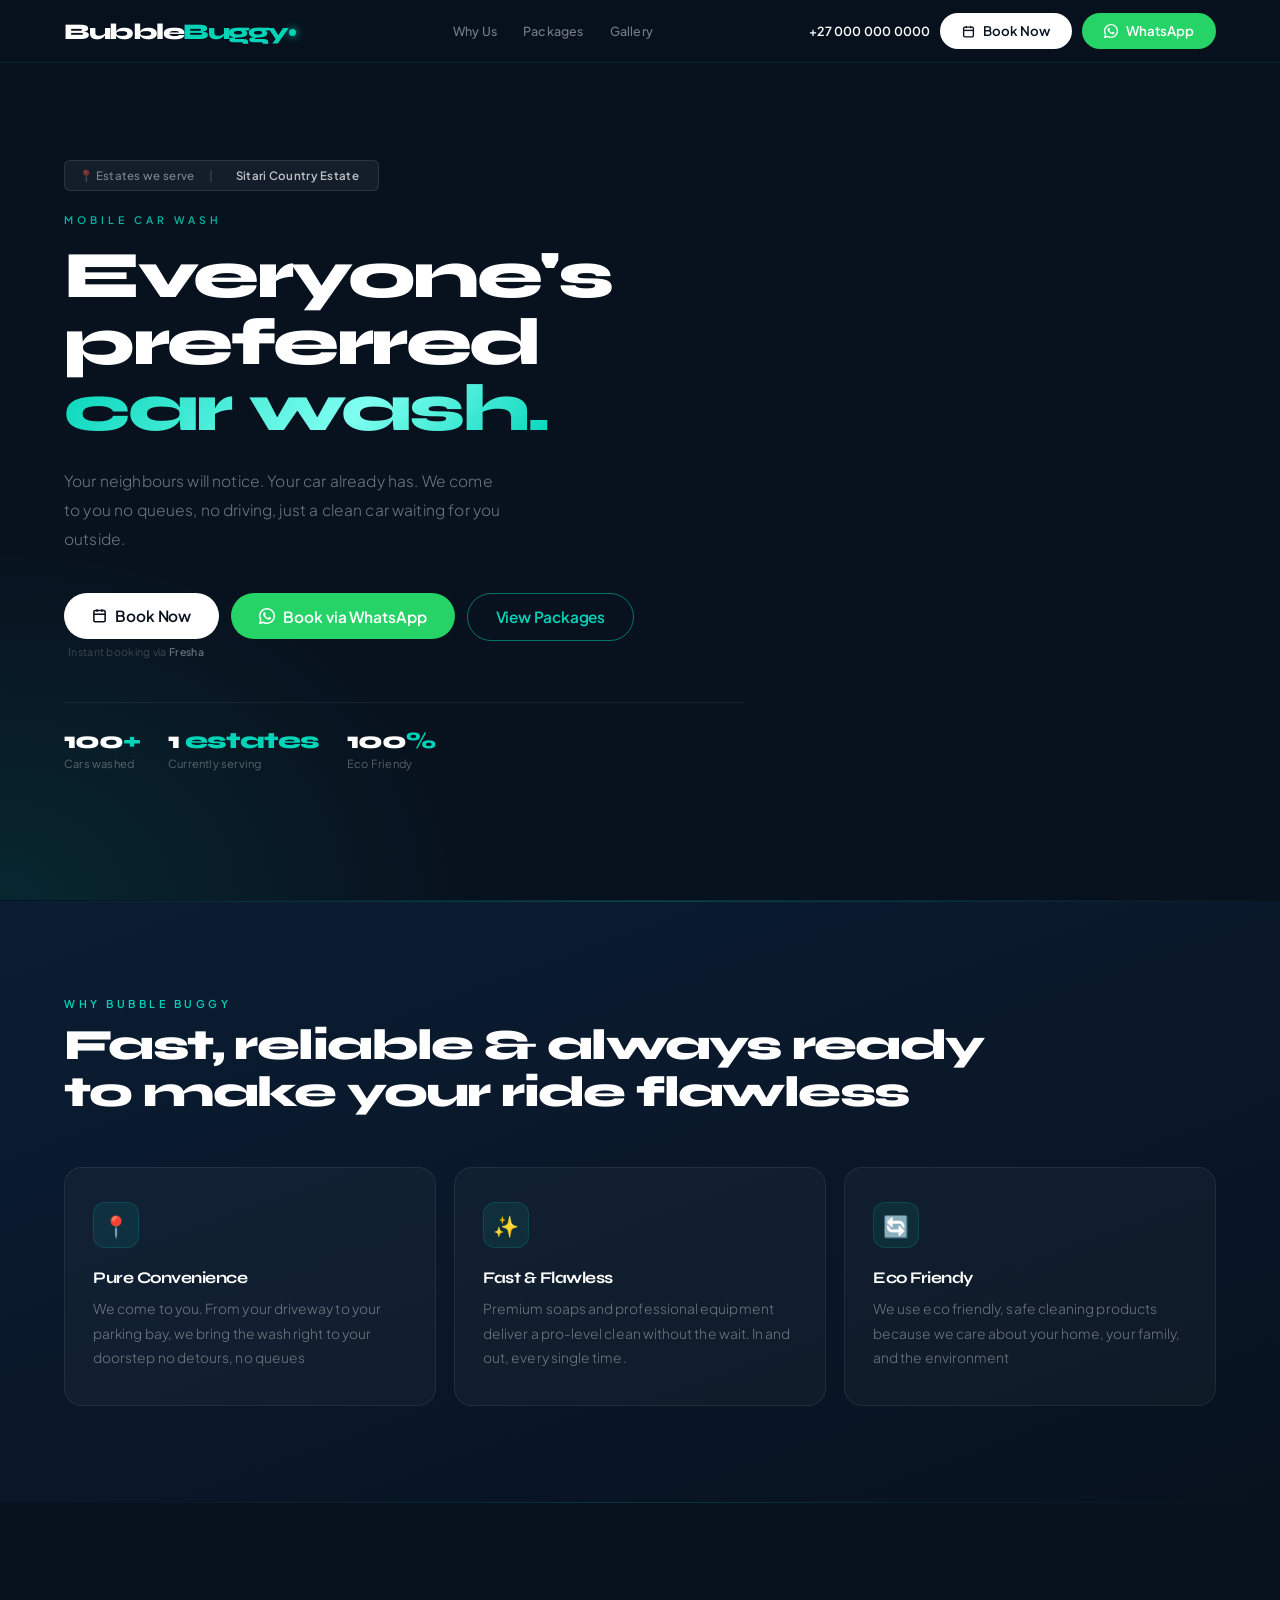
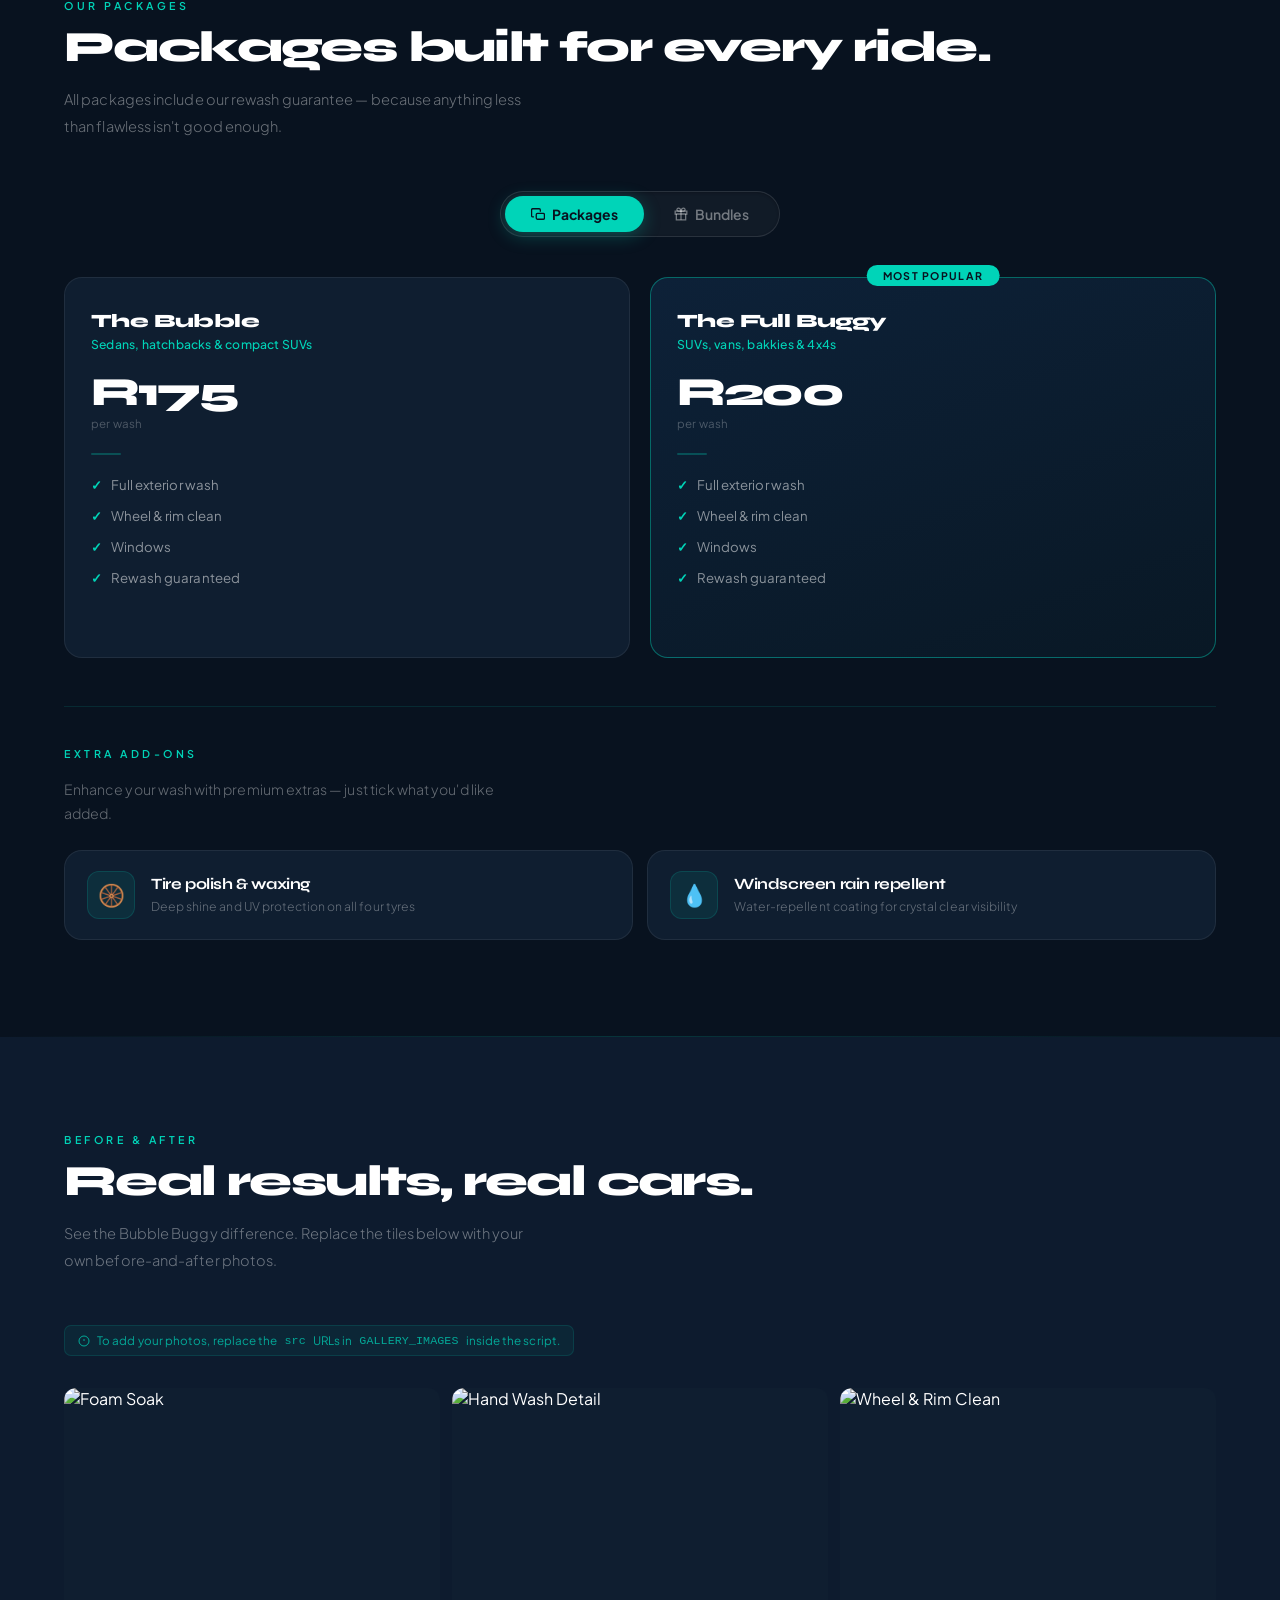
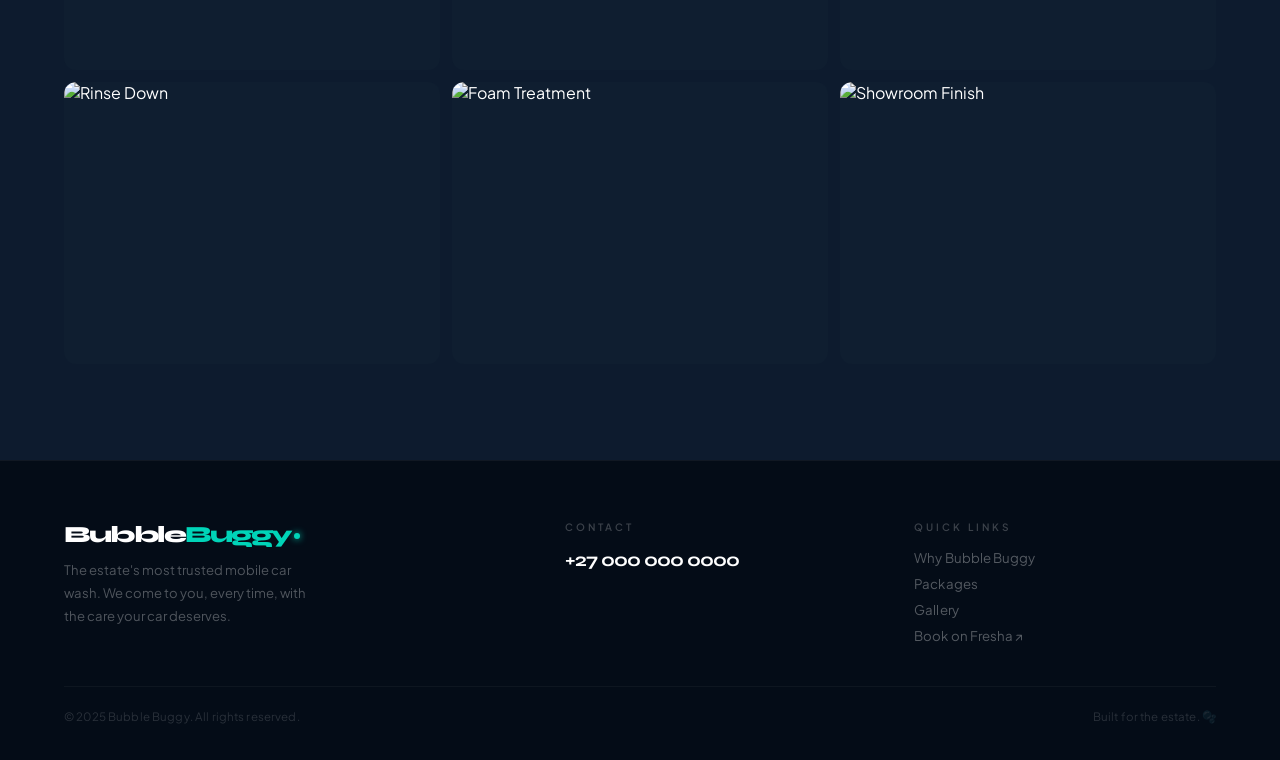
==== commit b96c1997: "Fresh start - new responsive carwash site" ====
--- a/bubble.html
+++ b/bubble.html
@@ -181,7 +181,7 @@
           </div>
           <div>
             <div class="stat-val">100<span>%</span></div>
-            <div class="stat-lbl">Rewash guarantee</div>
+            <div class="stat-lbl">Eco Friendy</div>
           </div>
         </div>
       </div>
@@ -229,10 +229,10 @@
         <!-- Card 3: Guarantee -->
         <div class="feat fi">
           <div class="feat-ico">🔄</div>
-          <div class="feat-title">Rewash Guarantee</div>
+          <div class="feat-title">Eco Friendy</div>
           <p class="feat-desc">
-            Not happy before we leave? Tell us we'll make it right on the spot,
-            no questions asked. That's the Bubble Buggy promise
+            We use eco friendly, safe cleaning products because we care about
+            your home, your family, and the environment
           </p>
         </div>
       </div>
@@ -243,8 +243,14 @@
 
     <!-- ═══════════════════════════════════
          PACKAGES / PRICING SECTION
-         Cards are rendered dynamically from the PACKAGES array in the script.
-         ✏️ Edit packages inside the <script> block at the bottom of this file.
+         ─────────────────────────────────
+         TOGGLE: Users switch between Packages and Bundles views
+         via the pill toggle. Content updates without page reload.
+         
+         ADD-ONS: Two optional extras (checkboxes) shown below
+         the toggle content, always visible regardless of view.
+         
+         ✏️ Edit packages inside the <script> block at the bottom.
     ════════════════════════════════════════ -->
     <section class="services" id="services">
       <!-- Section header -->
@@ -257,83 +263,245 @@
         </p>
       </div>
 
-      <!-- Package cards injected here by JavaScript -->
-      <div class="pkgs" id="pkgsGrid"></div>
-
-      <!-- ── BUNDLE DEALS ── -->
-      <div class="bundle-wrap fi">
-        <!-- "Buy a bundle and save" banner tag -->
-        <div class="bundle-header">
-          <div class="bundle-tag-pill">
-            <span class="bundle-tag-icon">🎁</span>
-            <span>Buy a bundle &amp; save</span>
-          </div>
-          <div class="bundle-header-line"></div>
-          <p class="bundle-sub">Pre-purchase 3 credits and save <strong>R50</strong> — use them anytime, any wash.</p>
-        </div>
-
-        <!-- Deal cards grid -->
-        <div class="bundles">
-
-          <!-- Bundle 1: The Bubble × 3 -->
-          <div class="bundle-card fi">
-            <div class="bundle-save-badge">Save R50</div>
-            <div class="bundle-wash-name">The Bubble</div>
-            <div class="bundle-wash-tag">Sedans, hatchbacks &amp; compact SUVs</div>
-            <div class="bundle-pricing">
-              <div class="bundle-credits">
-                <span class="bundle-credits-num">3</span>
-                <span class="bundle-credits-lbl">credits</span>
+      <!-- ── TOGGLE SWITCH ──
+           Switches between the Packages view and the Bundles view.
+           JS below reads [data-view] on each button and shows/hides
+           #pkgsView / #bundlesView accordingly.
+      ─────────────────────────────────────────────────────── -->
+      <div class="pkg-toggle-wrap fi">
+        <div
+          class="pkg-toggle"
+          role="tablist"
+          aria-label="Switch between packages and bundles"
+        >
+          <!-- "Packages" tab: active by default -->
+          <button
+            class="toggle-btn active"
+            data-view="packages"
+            role="tab"
+            aria-selected="true"
+            aria-controls="pkgsView"
+          >
+            <svg
+              width="14"
+              height="14"
+              viewBox="0 0 24 24"
+              fill="none"
+              stroke="currentColor"
+              stroke-width="2.2"
+            >
+              <path
+                d="M5 17H3a2 2 0 0 1-2-2V5a2 2 0 0 1 2-2h11a2 2 0 0 1 2 2v3"
+              />
+              <rect x="9" y="11" width="14" height="10" rx="2" />
+            </svg>
+            Packages
+          </button>
+          <!-- "Bundles" tab -->
+          <button
+            class="toggle-btn"
+            data-view="bundles"
+            role="tab"
+            aria-selected="false"
+            aria-controls="bundlesView"
+          >
+            <svg
+              width="14"
+              height="14"
+              viewBox="0 0 24 24"
+              fill="none"
+              stroke="currentColor"
+              stroke-width="2.2"
+            >
+              <path d="M20 12V22H4V12" />
+              <path d="M22 7H2v5h20V7z" />
+              <path d="M12 22V7" />
+              <path d="M12 7H7.5a2.5 2.5 0 0 1 0-5C11 2 12 7 12 7z" />
+              <path d="M12 7h4.5a2.5 2.5 0 0 0 0-5C13 2 12 7 12 7z" />
+            </svg>
+            Bundles
+          </button>
+        </div>
+      </div>
+      <!-- /toggle-wrap -->
+
+      <!-- ── PACKAGES VIEW ──
+           Shown when "Packages" toggle is active.
+           Cards injected dynamically by JavaScript from PACKAGES array.
+      ─────────────────────────────────────────────────────── -->
+      <div id="pkgsView" role="tabpanel" aria-labelledby="tab-packages">
+        <!-- Package cards injected here by JavaScript -->
+        <div class="pkgs" id="pkgsGrid"></div>
+      </div>
+
+      <!-- ── BUNDLES VIEW ──
+           Hidden by default. Shown when "Bundles" toggle is active.
+           JS adds .vis to .fi elements inside when first revealed.
+      ─────────────────────────────────────────────────────── -->
+      <div
+        id="bundlesView"
+        style="display: none"
+        role="tabpanel"
+        aria-labelledby="tab-bundles"
+      >
+        <div class="bundle-wrap">
+          <!-- "Buy a bundle and save" banner tag -->
+          <div class="bundle-header fi">
+            <div class="bundle-tag-pill">
+              <span class="bundle-tag-icon">🎁</span>
+              <span>Buy a bundle &amp; save</span>
+            </div>
+            <div class="bundle-header-line"></div>
+            <p class="bundle-sub">
+              Pre-purchase 3 washes and save <strong>R50</strong> — use them
+              anytime, any wash.
+            </p>
+          </div>
+
+          <!-- Deal cards grid -->
+          <div class="bundles">
+            <!-- Bundle 1: The Bubble Club × 3 -->
+            <div class="bundle-card fi">
+              <div class="bundle-save-badge">Save R50</div>
+              <div class="bundle-wash-name">The Bubble Club</div>
+              <div class="bundle-wash-tag">
+                Sedans, hatchbacks &amp; compact SUVs
               </div>
-              <div class="bundle-prices">
-                <div class="bundle-was">was <s>R480</s></div>
-                <div class="bundle-now">R430</div>
-                <div class="bundle-per">R143 per wash</div>
+              <div class="bundle-pricing">
+                <div class="bundle-credits">
+                  <span class="bundle-credits-num">3</span>
+                  <span class="bundle-credits-lbl">washes</span>
+                </div>
+                <div class="bundle-prices">
+                  <div class="bundle-was">was <s>R525</s></div>
+                  <div class="bundle-now">R475</div>
+                  <div class="bundle-per">R158 per wash</div>
+                </div>
+              </div>
+              <div class="bundle-bar"></div>
+              <ul class="bundle-perks">
+                <li>3 × full exterior wash</li>
+                <li>Use credits at any time</li>
+                <li>Client Satisfaction Guaranteed on Every Visit</li>
+              </ul>
+              <a
+                class="btn btn-bundle"
+                href="https://wa.me/27000000000?text=Hi%20Bubble%20Buggy!%20I%27d%20like%20to%20buy%20The%20Bubble%20Club%20bundle%20(3%20washes)."
+                target="_blank"
+                rel="noopener"
+              >
+                <svg
+                  width="14"
+                  height="14"
+                  viewBox="0 0 24 24"
+                  fill="currentColor"
+                >
+                  <path
+                    d="M17.472 14.382c-.297-.149-1.758-.867-2.03-.967-.273-.099-.471-.148-.67.15-.197.297-.767.966-.94 1.164-.173.199-.347.223-.644.075-.297-.15-1.255-.463-2.39-1.475-.883-.788-1.48-1.761-1.653-2.059-.173-.297-.018-.458.13-.606.134-.133.298-.347.446-.52.149-.174.198-.298.298-.497.099-.198.05-.371-.025-.52-.075-.149-.669-1.612-.916-2.207-.242-.579-.487-.5-.669-.51-.173-.008-.371-.01-.57-.01-.198 0-.52.074-.792.372-.272.297-1.04 1.016-1.04 2.479 0 1.462 1.065 2.875 1.213 3.074.149.198 2.096 3.2 5.077 4.487.709.306 1.262.489 1.694.625.712.227 1.36.195 1.871.118.571-.085 1.758-.719 2.006-1.413.248-.694.248-1.289.173-1.413-.074-.124-.272-.198-.57-.347z"
+                  />
+                  <path
+                    d="M12 0C5.373 0 0 5.373 0 12c0 2.125.558 4.118 1.532 5.845L.054 23.25a.75.75 0 0 0 .916.916l5.405-1.478A11.945 11.945 0 0 0 12 24c6.627 0 12-5.373 12-12S18.627 0 12 0zm0 21.75a9.745 9.745 0 0 1-5.003-1.375l-.358-.213-3.716 1.015 1.015-3.716-.213-.358A9.745 9.745 0 0 1 2.25 12C2.25 6.615 6.615 2.25 12 2.25S21.75 6.615 21.75 12 17.385 21.75 12 21.75z"
+                  />
+                </svg>
+                Grab this bundle
+              </a>
+            </div>
+
+            <!-- Bundle 2: The Buggy Club × 3 -->
+            <div class="bundle-card bundle-card--featured fi">
+              <div class="bundle-save-badge">Save R50</div>
+              <div class="bundle-wash-name">The Buggy Club</div>
+              <div class="bundle-wash-tag">SUVs, vans, bakkies &amp; 4x4s</div>
+              <div class="bundle-pricing">
+                <div class="bundle-credits">
+                  <span class="bundle-credits-num">3</span>
+                  <span class="bundle-credits-lbl">washes</span>
+                </div>
+                <div class="bundle-prices">
+                  <div class="bundle-was">was <s>R600</s></div>
+                  <div class="bundle-now">R550</div>
+                  <div class="bundle-per">R183 per wash</div>
+                </div>
+              </div>
+              <div class="bundle-bar"></div>
+              <ul class="bundle-perks">
+                <li>3 × full exterior wash</li>
+                <li>Use credits at any time</li>
+                <li>Client Satisfaction Guaranteed on Every Visit</li>
+              </ul>
+              <a
+                class="btn btn-bundle btn-bundle--aqua"
+                href="https://wa.me/27000000000?text=Hi%20Bubble%20Buggy!%20I%27d%20like%20to%20buy%20The%20Buggy%20Club%20bundle%20(3%20washes)."
+                target="_blank"
+                rel="noopener"
+              >
+                <svg
+                  width="14"
+                  height="14"
+                  viewBox="0 0 24 24"
+                  fill="currentColor"
+                >
+                  <path
+                    d="M17.472 14.382c-.297-.149-1.758-.867-2.03-.967-.273-.099-.471-.148-.67.15-.197.297-.767.966-.94 1.164-.173.199-.347.223-.644.075-.297-.15-1.255-.463-2.39-1.475-.883-.788-1.48-1.761-1.653-2.059-.173-.297-.018-.458.13-.606.134-.133.298-.347.446-.52.149-.174.198-.298.298-.497.099-.198.05-.371-.025-.52-.075-.149-.669-1.612-.916-2.207-.242-.579-.487-.5-.669-.51-.173-.008-.371-.01-.57-.01-.198 0-.52.074-.792.372-.272.297-1.04 1.016-1.04 2.479 0 1.462 1.065 2.875 1.213 3.074.149.198 2.096 3.2 5.077 4.487.709.306 1.262.489 1.694.625.712.227 1.36.195 1.871.118.571-.085 1.758-.719 2.006-1.413.248-.694.248-1.289.173-1.413-.074-.124-.272-.198-.57-.347z"
+                  />
+                  <path
+                    d="M12 0C5.373 0 0 5.373 0 12c0 2.125.558 4.118 1.532 5.845L.054 23.25a.75.75 0 0 0 .916.916l5.405-1.478A11.945 11.945 0 0 0 12 24c6.627 0 12-5.373 12-12S18.627 0 12 0zm0 21.75a9.745 9.745 0 0 1-5.003-1.375l-.358-.213-3.716 1.015 1.015-3.716-.213-.358A9.745 9.745 0 0 1 2.25 12C2.25 6.615 6.615 2.25 12 2.25S21.75 6.615 21.75 12 17.385 21.75 12 21.75z"
+                  />
+                </svg>
+                Grab this bundle
+              </a>
+            </div>
+          </div>
+          <!-- /bundles -->
+        </div>
+        <!-- /bundle-wrap -->
+      </div>
+      <!-- /bundlesView -->
+
+      <!-- ── EXTRA ADD-ONS ──
+           Always visible below the toggle views (both Packages & Bundles).
+           Users select optional add-ons via checkbox cards.
+           Checked state is purely visual / UX — add to booking message if needed.
+      ─────────────────────────────────────────────────────── -->
+      <div class="addons-section fi">
+        <div class="addons-header">
+          <div class="lbl">Extra Add-Ons</div>
+          <p class="addons-sub">
+            Enhance your wash with premium extras — just tick what you'd like
+            added.
+          </p>
+        </div>
+
+        <div class="addons-grid">
+          <!-- Add-On 1: Tire polish & waxing -->
+          <div class="addon-item">
+            <div class="addon-card">
+              <div class="addon-icon-wrap">🛞</div>
+              <div class="addon-info">
+                <div class="addon-name">Tire polish &amp; waxing</div>
+                <div class="addon-desc">
+                  Deep shine and UV protection on all four tyres
+                </div>
               </div>
             </div>
-            <div class="bundle-bar"></div>
-            <ul class="bundle-perks">
-              <li>3 × full exterior wash</li>
-              <li>Use credits at any time</li>
-              <li>Rewash guarantee on every visit</li>
-            </ul>
-            <a class="btn btn-bundle" href="https://wa.me/27000000000?text=Hi%20Bubble%20Buggy!%20I%27d%20like%20to%20buy%20The%20Bubble%20bundle%20(3%20credits)." target="_blank" rel="noopener">
-              <svg width="14" height="14" viewBox="0 0 24 24" fill="currentColor"><path d="M17.472 14.382c-.297-.149-1.758-.867-2.03-.967-.273-.099-.471-.148-.67.15-.197.297-.767.966-.94 1.164-.173.199-.347.223-.644.075-.297-.15-1.255-.463-2.39-1.475-.883-.788-1.48-1.761-1.653-2.059-.173-.297-.018-.458.13-.606.134-.133.298-.347.446-.52.149-.174.198-.298.298-.497.099-.198.05-.371-.025-.52-.075-.149-.669-1.612-.916-2.207-.242-.579-.487-.5-.669-.51-.173-.008-.371-.01-.57-.01-.198 0-.52.074-.792.372-.272.297-1.04 1.016-1.04 2.479 0 1.462 1.065 2.875 1.213 3.074.149.198 2.096 3.2 5.077 4.487.709.306 1.262.489 1.694.625.712.227 1.36.195 1.871.118.571-.085 1.758-.719 2.006-1.413.248-.694.248-1.289.173-1.413-.074-.124-.272-.198-.57-.347z"/><path d="M12 0C5.373 0 0 5.373 0 12c0 2.125.558 4.118 1.532 5.845L.054 23.25a.75.75 0 0 0 .916.916l5.405-1.478A11.945 11.945 0 0 0 12 24c6.627 0 12-5.373 12-12S18.627 0 12 0zm0 21.75a9.745 9.745 0 0 1-5.003-1.375l-.358-.213-3.716 1.015 1.015-3.716-.213-.358A9.745 9.745 0 0 1 2.25 12C2.25 6.615 6.615 2.25 12 2.25S21.75 6.615 21.75 12 17.385 21.75 12 21.75z"/></svg>
-              Grab this bundle
-            </a>
-          </div>
-
-          <!-- Bundle 2: The Full Buggy × 3 -->
-          <div class="bundle-card bundle-card--featured fi">
-            <div class="bundle-save-badge">Save R50</div>
-            <div class="bundle-wash-name">The Full Buggy</div>
-            <div class="bundle-wash-tag">SUVs, vans, bakkies &amp; 4x4s</div>
-            <div class="bundle-pricing">
-              <div class="bundle-credits">
-                <span class="bundle-credits-num">3</span>
-                <span class="bundle-credits-lbl">credits</span>
-              </div>
-              <div class="bundle-prices">
-                <div class="bundle-was">was <s>R540</s></div>
-                <div class="bundle-now">R490</div>
-                <div class="bundle-per">R163 per wash</div>
+          </div>
+
+          <!-- Add-On 2: Windscreen rain repellent -->
+          <div class="addon-item">
+            <div class="addon-card">
+              <div class="addon-icon-wrap">💧</div>
+              <div class="addon-info">
+                <div class="addon-name">Windscreen rain repellent</div>
+                <div class="addon-desc">
+                  Water-repellent coating for crystal clear visibility
+                </div>
               </div>
             </div>
-            <div class="bundle-bar"></div>
-            <ul class="bundle-perks">
-              <li>3 × full exterior wash</li>
-              <li>Use credits at any time</li>
-              <li>Rewash guarantee on every visit</li>
-            </ul>
-            <a class="btn btn-bundle btn-bundle--aqua" href="https://wa.me/27000000000?text=Hi%20Bubble%20Buggy!%20I%27d%20like%20to%20buy%20The%20Full%20Buggy%20bundle%20(3%20credits)." target="_blank" rel="noopener">
-              <svg width="14" height="14" viewBox="0 0 24 24" fill="currentColor"><path d="M17.472 14.382c-.297-.149-1.758-.867-2.03-.967-.273-.099-.471-.148-.67.15-.197.297-.767.966-.94 1.164-.173.199-.347.223-.644.075-.297-.15-1.255-.463-2.39-1.475-.883-.788-1.48-1.761-1.653-2.059-.173-.297-.018-.458.13-.606.134-.133.298-.347.446-.52.149-.174.198-.298.298-.497.099-.198.05-.371-.025-.52-.075-.149-.669-1.612-.916-2.207-.242-.579-.487-.5-.669-.51-.173-.008-.371-.01-.57-.01-.198 0-.52.074-.792.372-.272.297-1.04 1.016-1.04 2.479 0 1.462 1.065 2.875 1.213 3.074.149.198 2.096 3.2 5.077 4.487.709.306 1.262.489 1.694.625.712.227 1.36.195 1.871.118.571-.085 1.758-.719 2.006-1.413.248-.694.248-1.289.173-1.413-.074-.124-.272-.198-.57-.347z"/><path d="M12 0C5.373 0 0 5.373 0 12c0 2.125.558 4.118 1.532 5.845L.054 23.25a.75.75 0 0 0 .916.916l5.405-1.478A11.945 11.945 0 0 0 12 24c6.627 0 12-5.373 12-12S18.627 0 12 0zm0 21.75a9.745 9.745 0 0 1-5.003-1.375l-.358-.213-3.716 1.015 1.015-3.716-.213-.358A9.745 9.745 0 0 1 2.25 12C2.25 6.615 6.615 2.25 12 2.25S21.75 6.615 21.75 12 17.385 21.75 12 21.75z"/></svg>
-              Grab this bundle
-            </a>
-          </div>
-
-        </div><!-- /bundles -->
-      </div><!-- /bundle-wrap -->
-
+          </div>
+        </div>
+        <!-- /addons-grid -->
+      </div>
+      <!-- /addons-section -->
     </section>
 
     <!-- Decorative divider line -->
@@ -501,14 +669,14 @@
       const FRESHA = "https://www.fresha.com/for-business"; // Your Fresha booking URL
 
       /* ─────────────────────────────────────────
-         ✏️ PACKAGES — add objects to add more packages
+         ✏️ PACKAGES — Updated prices: The Bubble R175, The Full Buggy R200
          Fields: name, tag, price, note, featured (bool), badge (optional), features (array)
       ───────────────────────────────────────── */
       const PACKAGES = [
         {
           name: "The Bubble",
           tag: "Sedans, hatchbacks & compact SUVs",
-          price: "R160",
+          price: "R175", // ← Updated from R160
           note: "per wash",
           featured: false,
           features: [
@@ -521,7 +689,7 @@
         {
           name: "The Full Buggy",
           tag: "SUVs, vans, bakkies & 4x4s",
-          price: "R180",
+          price: "R200", // ← Updated from R180
           note: "per wash",
           featured: true, // Adds highlighted border + gradient background
           badge: "Most Popular", // Shown as pill badge at top of card
@@ -535,31 +703,35 @@
       ];
 
       /* ─────────────────────────────────────────
-         ✏️ GALLERY — replace src with your own photo URLs
-            Set an item to null to render a placeholder tile instead
+         ✏️ GALLERY — Car wash focused images.
+            Replace src URLs with your own photos.
+            Set an item to null to render a placeholder tile instead.
       ───────────────────────────────────────── */
       const GALLERY_IMAGES = [
         {
-          src: "https://images.unsplash.com/photo-1619642751034-765dfdf7c58e?w=600&q=80&auto=format&fit=crop",
-          label: "Before & After",
+          src: "https://images.unsplash.com/photo-1520340356584-f9917d1eea6f?w=600&q=80&auto=format&fit=crop",
+          label: "Foam Soak",
         },
         {
-          src: "https://images.unsplash.com/photo-1520340356584-f9917d1eea6f?w=600&q=80&auto=format&fit=crop",
-          label: "Exterior Detail",
+          src: "https://images.unsplash.com/photo-1619642751034-765dfdf7c58e?w=600&q=80&auto=format&fit=crop",
+          label: "Hand Wash Detail",
         },
         {
-          src: "https://images.unsplash.com/photo-1611651338412-8403fa6e3599?w=600&q=80&auto=format&fit=crop",
-          label: "Wheel Clean",
+          src: "https://images.unsplash.com/photo-1601362840469-51e4d8d58785?w=600&q=80&auto=format&fit=crop",
+          label: "Wheel & Rim Clean",
         },
         {
-          src: "https://images.unsplash.com/photo-1489824904134-891ab64532f1?w=600&q=80&auto=format&fit=crop",
-          label: "Showroom Finish",
+          src: "https://images.unsplash.com/photo-1607860108855-64acf2078ed9?w=600&q=80&auto=format&fit=crop",
+          label: "Rinse Down",
         },
         {
           src: "https://images.unsplash.com/photo-1558618666-fcd25c85cd64?w=600&q=80&auto=format&fit=crop",
-          label: "Interior Detail",
+          label: "Foam Treatment",
         },
-        null, // ← This renders as a dashed "Your photo goes here" placeholder
+        {
+          src: "https://images.unsplash.com/photo-1605515298946-d664b2afd2f4?w=600&q=80&auto=format&fit=crop",
+          label: "Showroom Finish",
+        },
       ];
 
       /* ══════════════════════════════════════════════
@@ -570,7 +742,7 @@
       const WA_SVG = `<svg width="14" height="14" viewBox="0 0 24 24" fill="currentColor"><path d="M17.472 14.382c-.297-.149-1.758-.867-2.03-.967-.273-.099-.471-.148-.67.15-.197.297-.767.966-.94 1.164-.173.199-.347.223-.644.075-.297-.15-1.255-.463-2.39-1.475-.883-.788-1.48-1.761-1.653-2.059-.173-.297-.018-.458.13-.606.134-.133.298-.347.446-.52.149-.174.198-.298.298-.497.099-.198.05-.371-.025-.52-.075-.149-.669-1.612-.916-2.207-.242-.579-.487-.5-.669-.51-.173-.008-.371-.01-.57-.01-.198 0-.52.074-.792.372-.272.297-1.04 1.016-1.04 2.479 0 1.462 1.065 2.875 1.213 3.074.149.198 2.096 3.2 5.077 4.487.709.306 1.262.489 1.694.625.712.227 1.36.195 1.871.118.571-.085 1.758-.719 2.006-1.413.248-.694.248-1.289.173-1.413-.074-.124-.272-.198-.57-.347z"/><path d="M12 0C5.373 0 0 5.373 0 12c0 2.125.558 4.118 1.532 5.845L.054 23.25a.75.75 0 0 0 .916.916l5.405-1.478A11.945 11.945 0 0 0 12 24c6.627 0 12-5.373 12-12S18.627 0 12 0zm0 21.75a9.745 9.745 0 0 1-5.003-1.375l-.358-.213-3.716 1.015 1.015-3.716-.213-.358A9.745 9.745 0 0 1 2.25 12C2.25 6.615 6.615 2.25 12 2.25S21.75 6.615 21.75 12 17.385 21.75 12 21.75z"/></svg>`;
       const CAL_SVG = `<svg width="13" height="13" viewBox="0 0 24 24" fill="none" stroke="currentColor" stroke-width="2.5"><rect x="3" y="4" width="18" height="18" rx="2"/><line x1="16" y1="2" x2="16" y2="6"/><line x1="8" y1="2" x2="8" y2="6"/><line x1="3" y1="10" x2="21" y2="10"/></svg>`;
 
-      // Render package cards into #pkgsGrid
+      // ── Render package cards into #pkgsGrid ──
       const pkgsGrid = document.getElementById("pkgsGrid");
       PACKAGES.forEach((p) => {
         const msg = encodeURIComponent(
@@ -581,18 +753,18 @@
         pkgsGrid.insertAdjacentHTML(
           "beforeend",
           `<div class="pkg${p.featured ? " featured" : ""} fi">
-        ${badge}
-        <div class="pkg-name">${p.name}</div>
-        <div class="pkg-tag">${p.tag}</div>
-        <div class="pkg-price">${p.price}</div>
-        <div class="pkg-note">${p.note}</div>
-        <div class="pkg-bar"></div>
-        <ul class="pkg-feats">${items}</ul>
-      </div>`,
+            ${badge}
+            <div class="pkg-name">${p.name}</div>
+            <div class="pkg-tag">${p.tag}</div>
+            <div class="pkg-price">${p.price}</div>
+            <div class="pkg-note">${p.note}</div>
+            <div class="pkg-bar"></div>
+            <ul class="pkg-feats">${items}</ul>
+          </div>`,
         );
       });
 
-      // Render gallery tiles into #galGrid
+      // ── Render gallery tiles into #galGrid ──
       const galGrid = document.getElementById("galGrid");
       GALLERY_IMAGES.forEach((item) => {
         if (!item) {
@@ -600,23 +772,96 @@
           galGrid.insertAdjacentHTML(
             "beforeend",
             `<div class="g-empty">
-          <svg width="26" height="26" viewBox="0 0 24 24" fill="none" stroke="rgba(0,212,184,.45)" stroke-width="1.5"><rect x="3" y="3" width="18" height="18" rx="3"/><circle cx="8.5" cy="8.5" r="1.5"/><polyline points="21 15 16 10 5 21"/></svg>
-          <span>Your photo<br/>goes here</span>
-        </div>`,
+              <svg width="26" height="26" viewBox="0 0 24 24" fill="none" stroke="rgba(0,212,184,.45)" stroke-width="1.5"><rect x="3" y="3" width="18" height="18" rx="3"/><circle cx="8.5" cy="8.5" r="1.5"/><polyline points="21 15 16 10 5 21"/></svg>
+              <span>Your photo<br/>goes here</span>
+            </div>`,
           );
         } else {
           // Real image tile with hover overlay and label
           galGrid.insertAdjacentHTML(
             "beforeend",
             `<div class="g-cell">
-          <img src="${item.src}" alt="${item.label}" loading="lazy"/>
-          <div class="g-overlay"><span class="g-lbl">${item.label}</span></div>
-        </div>`,
+              <img src="${item.src}" alt="${item.label}" loading="lazy"/>
+              <div class="g-overlay"><span class="g-lbl">${item.label}</span></div>
+            </div>`,
           );
         }
       });
 
-      // Scroll fade-in: watches .fi elements and adds .vis when in viewport
+      /* ──────────────────────────────────────────────
+         TOGGLE LOGIC
+         Reads [data-view] on toggle buttons and shows/hides
+         #pkgsView / #bundlesView without page reload.
+         When bundlesView is first revealed, .fi elements within
+         it receive .vis to trigger their fade-in animations.
+      ────────────────────────────────────────────── */
+      const toggleBtns = document.querySelectorAll(".toggle-btn");
+      const pkgsView = document.getElementById("pkgsView");
+      const bundlesView = document.getElementById("bundlesView");
+
+      // Track whether bundles have been animated yet
+      let bundlesAnimated = false;
+
+      function showView(targetView) {
+        // Update button states
+        toggleBtns.forEach((btn) => {
+          const isActive = btn.dataset.view === targetView;
+          btn.classList.toggle("active", isActive);
+          btn.setAttribute("aria-selected", isActive);
+        });
+
+        if (targetView === "packages") {
+          // Fade out bundles view, fade in packages view
+          bundlesView.style.display = "none";
+          pkgsView.style.display = "";
+          // Reset transition for re-entry
+          pkgsView.style.opacity = "0";
+          pkgsView.style.transform = "translateY(10px)";
+          requestAnimationFrame(() => {
+            pkgsView.style.transition =
+              "opacity 0.32s ease, transform 0.32s ease";
+            requestAnimationFrame(() => {
+              pkgsView.style.opacity = "1";
+              pkgsView.style.transform = "none";
+            });
+          });
+        } else {
+          // Fade out packages view, fade in bundles view
+          pkgsView.style.display = "none";
+          bundlesView.style.display = "";
+          bundlesView.style.opacity = "0";
+          bundlesView.style.transform = "translateY(10px)";
+          requestAnimationFrame(() => {
+            bundlesView.style.transition =
+              "opacity 0.32s ease, transform 0.32s ease";
+            requestAnimationFrame(() => {
+              bundlesView.style.opacity = "1";
+              bundlesView.style.transform = "none";
+            });
+          });
+
+          // Animate .fi elements inside bundlesView on first reveal
+          if (!bundlesAnimated) {
+            bundlesAnimated = true;
+            bundlesView.querySelectorAll(".fi").forEach((el, i) => {
+              el.style.transitionDelay = `${i * 0.09}s`;
+              setTimeout(() => el.classList.add("vis"), 20);
+            });
+          }
+        }
+      }
+
+      // Attach click handlers to toggle buttons
+      toggleBtns.forEach((btn) => {
+        btn.addEventListener("click", () => showView(btn.dataset.view));
+      });
+
+      /* ──────────────────────────────────────────────
+         SCROLL FADE-IN (IntersectionObserver)
+         Watches .fi elements and adds .vis when in viewport.
+         Note: elements inside #bundlesView (display:none) are
+         handled separately by showView() above.
+      ────────────────────────────────────────────── */
       const io = new IntersectionObserver(
         (es) => {
           es.forEach((e) => {
@@ -628,9 +873,14 @@
         },
         { threshold: 0.08 },
       );
+
+      // Observe all .fi elements EXCEPT those inside #bundlesView
+      // (bundlesView starts hidden — IO cannot detect them)
       document.querySelectorAll(".fi").forEach((el, i) => {
-        el.style.transitionDelay = `${(i % 5) * 0.08}s`; // Staggered delay
-        io.observe(el);
+        if (!el.closest("#bundlesView")) {
+          el.style.transitionDelay = `${(i % 5) * 0.08}s`;
+          io.observe(el);
+        }
       });
     </script>
   </body>
--- a/bubble.css
+++ b/bubble.css
@@ -719,7 +719,11 @@
   display: inline-flex;
   align-items: center;
   gap: 8px;
-  background: linear-gradient(135deg, rgba(0,212,184,0.15) 0%, rgba(0,212,184,0.06) 100%);
+  background: linear-gradient(
+    135deg,
+    rgba(0, 212, 184, 0.15) 0%,
+    rgba(0, 212, 184, 0.06) 100%
+  );
   border: 1px solid rgba(0, 212, 184, 0.35);
   border-radius: 50px;
   padding: 8px 18px 8px 14px;
@@ -772,13 +776,20 @@
   flex-direction: column;
   position: relative;
   overflow: hidden;
-  transition: transform 0.22s, box-shadow 0.22s, border-color 0.22s;
+  transition:
+    transform 0.22s,
+    box-shadow 0.22s,
+    border-color 0.22s;
 }
 .bundle-card::before {
   content: "";
   position: absolute;
   inset: 0;
-  background: radial-gradient(ellipse 80% 55% at 100% 0%, rgba(0,212,184,0.06), transparent 65%);
+  background: radial-gradient(
+    ellipse 80% 55% at 100% 0%,
+    rgba(0, 212, 184, 0.06),
+    transparent 65%
+  );
   pointer-events: none;
 }
 .bundle-card:hover {
@@ -793,7 +804,11 @@
   border-color: rgba(0, 212, 184, 0.42);
 }
 .bundle-card--featured::before {
-  background: radial-gradient(ellipse 80% 55% at 100% 0%, rgba(0,212,184,0.11), transparent 65%);
+  background: radial-gradient(
+    ellipse 80% 55% at 100% 0%,
+    rgba(0, 212, 184, 0.11),
+    transparent 65%
+  );
 }
 
 /* "Save R50" badge — top right corner */
@@ -856,7 +871,7 @@
 .bundle-credits-lbl {
   font-size: 0.75rem;
   font-weight: 600;
-  color: rgba(255,255,255,0.28);
+  color: rgba(255, 255, 255, 0.28);
   letter-spacing: 0.3px;
   text-transform: uppercase;
   padding-bottom: 6px;
@@ -871,12 +886,12 @@
 }
 .bundle-was {
   font-size: 0.72rem;
-  color: rgba(255,255,255,0.26);
+  color: rgba(255, 255, 255, 0.26);
   letter-spacing: 0.14px;
 }
 .bundle-was s {
   text-decoration: line-through;
-  text-decoration-color: rgba(255,255,255,0.3);
+  text-decoration-color: rgba(255, 255, 255, 0.3);
 }
 .bundle-now {
   font-family: "Syne", sans-serif;
@@ -888,7 +903,7 @@
 }
 .bundle-per {
   font-size: 0.7rem;
-  color: rgba(255,255,255,0.3);
+  color: rgba(255, 255, 255, 0.3);
   letter-spacing: 0.1px;
 }
 
@@ -928,19 +943,23 @@
 
 /* Bundle CTA button — WhatsApp style */
 .btn-bundle {
-  background: rgba(255,255,255,0.06);
+  background: rgba(255, 255, 255, 0.06);
   color: var(--white);
-  border: 1px solid rgba(255,255,255,0.12);
+  border: 1px solid rgba(255, 255, 255, 0.12);
   justify-content: center;
   font-size: 0.88rem;
   padding: 13px 22px;
   border-radius: 50px;
-  transition: background 0.18s, border-color 0.18s, transform 0.16s, box-shadow 0.2s;
+  transition:
+    background 0.18s,
+    border-color 0.18s,
+    transform 0.16s,
+    box-shadow 0.2s;
 }
 .btn-bundle:hover {
-  background: rgba(255,255,255,0.1);
-  border-color: rgba(255,255,255,0.22);
-  box-shadow: 0 8px 24px rgba(0,0,0,0.3);
+  background: rgba(255, 255, 255, 0.1);
+  border-color: rgba(255, 255, 255, 0.22);
+  box-shadow: 0 8px 24px rgba(0, 0, 0, 0.3);
 }
 
 /* Featured card variant: aqua-tinted button */
@@ -999,7 +1018,9 @@
   background: var(--ink-card);
 }
 .g-cell img {
+  width: 100%;
   height: 100%;
+  object-fit: cover;
   transition: transform 0.4s ease;
 }
 .g-cell:hover img {
@@ -1202,3 +1223,326 @@
   opacity: 1;
   transform: none;
 }
+
+/* ══════════════════════════════════════════
+   PACKAGES / BUNDLES TOGGLE SWITCH
+   Pill-shaped toggle at the top of the services section.
+   Two buttons: "Packages" (default active) and "Bundles".
+   JS reads [data-view] and toggles #pkgsView / #bundlesView.
+══════════════════════════════════════════ */
+
+/* Outer centering wrapper */
+.pkg-toggle-wrap {
+  display: flex;
+  justify-content: center;
+  margin-bottom: 40px;
+}
+
+/* Toggle pill container */
+.pkg-toggle {
+  display: inline-flex;
+  background: rgba(255, 255, 255, 0.04);
+  border: 1px solid rgba(255, 255, 255, 0.1);
+  border-radius: 50px;
+  padding: 4px;
+  gap: 4px;
+  box-shadow: inset 0 1px 3px rgba(0, 0, 0, 0.25);
+}
+
+/* Individual toggle button */
+.toggle-btn {
+  display: inline-flex;
+  align-items: center;
+  gap: 7px;
+  font-family: "Plus Jakarta Sans", sans-serif;
+  font-size: 0.87rem;
+  font-weight: 600;
+  color: rgba(255, 255, 255, 0.42);
+  background: transparent;
+  border: none;
+  border-radius: 50px;
+  padding: 11px 26px;
+  cursor: pointer;
+  transition:
+    background 0.22s ease,
+    color 0.22s ease,
+    box-shadow 0.22s ease,
+    transform 0.16s ease;
+  white-space: nowrap;
+  letter-spacing: 0.05px;
+  line-height: 1;
+  -webkit-tap-highlight-color: transparent;
+}
+
+/* Active state: aqua fill */
+.toggle-btn.active {
+  background: var(--aqua);
+  color: var(--ink);
+  box-shadow: 0 4px 18px rgba(0, 212, 184, 0.28);
+  font-weight: 700;
+}
+
+/* Hover on inactive button */
+.toggle-btn:hover:not(.active) {
+  color: var(--white);
+  background: rgba(255, 255, 255, 0.07);
+}
+
+/* Focus-visible outline for keyboard navigation */
+.toggle-btn:focus-visible {
+  outline: 2px solid var(--aqua);
+  outline-offset: 2px;
+}
+
+/* Active press feedback */
+.toggle-btn:active {
+  transform: scale(0.97);
+}
+
+/* Toggle SVG icons inherit button colour */
+.toggle-btn svg {
+  flex-shrink: 0;
+  transition: stroke 0.22s ease;
+}
+.toggle-btn.active svg {
+  stroke: var(--ink);
+}
+
+/* ── Bundle-wrap override when inside #bundlesView ──
+   The original .bundle-wrap has top-margin/padding/border for
+   use below packages. Inside the toggle'd panel those aren't needed.
+──────────────────────────────────────────────────── */
+#bundlesView .bundle-wrap {
+  margin-top: 0;
+  padding-top: 0;
+  border-top: none;
+}
+
+/* View panels: smooth fade transition handled via inline JS */
+#pkgsView,
+#bundlesView {
+  transition:
+    opacity 0.32s ease,
+    transform 0.32s ease;
+}
+
+/* ── Mobile responsiveness for toggle ── */
+@media (max-width: 480px) {
+  .toggle-btn {
+    font-size: 0.82rem;
+    padding: 10px 18px;
+    gap: 5px;
+  }
+  /* Hide SVG icons on very small screens to save space */
+  .toggle-btn svg {
+    display: none;
+  }
+}
+
+/* ══════════════════════════════════════════
+   EXTRA ADD-ONS SECTION
+   Checkbox selection cards below the toggle content.
+   Always visible regardless of which toggle tab is active.
+══════════════════════════════════════════ */
+
+/* Section wrapper: separator line + spacing matching bundle-wrap */
+.addons-section {
+  margin-top: 48px;
+  padding-top: 40px;
+  border-top: 1px solid rgba(0, 212, 184, 0.12);
+}
+
+/* Header above the add-on cards */
+.addons-header {
+  display: flex;
+  flex-direction: column;
+  gap: 6px;
+  margin-bottom: 24px;
+}
+
+/* Subtitle text — reuses .sec-sub tone */
+.addons-sub {
+  font-size: 0.88rem;
+  color: rgba(255, 255, 255, 0.38);
+  line-height: 1.7;
+  font-weight: 300;
+  letter-spacing: 0.06px;
+  max-width: 440px;
+}
+
+/* Two-column responsive grid (stacks to 1 col on small screens) */
+.addons-grid {
+  display: grid;
+  grid-template-columns: repeat(auto-fit, minmax(270px, 1fr));
+  gap: 14px;
+}
+
+/* ── Label wrapper (makes whole card clickable) ── */
+.addon-item {
+  display: block;
+  cursor: pointer;
+  -webkit-tap-highlight-color: transparent;
+  /* Ensure consistent layout */
+  position: relative;
+}
+
+/* Native checkbox — hidden but still keyboard/screen-reader accessible */
+.addon-check-input {
+  position: absolute;
+  opacity: 0;
+  width: 1px;
+  height: 1px;
+  pointer-events: none;
+}
+
+/* ── Visible card ── */
+.addon-card {
+  display: flex;
+  align-items: center;
+  gap: 16px;
+  background: var(--ink-card);
+  border: 1px solid rgba(255, 255, 255, 0.07);
+  border-radius: var(--r);
+  padding: 20px 22px;
+  transition:
+    border-color 0.22s,
+    background 0.22s,
+    transform 0.18s,
+    box-shadow 0.22s;
+  /* Prevent text selection when clicking */
+  user-select: none;
+  -webkit-user-select: none;
+}
+
+/* Hover feedback — lift effect */
+.addon-item:hover .addon-card {
+  border-color: rgba(0, 212, 184, 0.26);
+  transform: translateY(-2px);
+  box-shadow: 0 8px 28px rgba(0, 0, 0, 0.22);
+}
+
+/* Checked state: aqua-tinted card */
+.addon-check-input:checked + .addon-card {
+  border-color: rgba(0, 212, 184, 0.5);
+  background: linear-gradient(
+    135deg,
+    rgba(0, 212, 184, 0.07) 0%,
+    rgba(0, 212, 184, 0.03) 100%
+  );
+  box-shadow: 0 0 24px rgba(0, 212, 184, 0.1);
+}
+
+/* Icon box — matches .feat-ico style */
+.addon-icon-wrap {
+  width: 48px;
+  height: 48px;
+  border-radius: 12px;
+  background: rgba(0, 212, 184, 0.09);
+  border: 1px solid rgba(0, 212, 184, 0.16);
+  display: flex;
+  align-items: center;
+  justify-content: center;
+  font-size: 1.35rem;
+  flex-shrink: 0;
+  transition:
+    background 0.22s,
+    border-color 0.22s;
+}
+
+.addon-check-input:checked + .addon-card .addon-icon-wrap {
+  background: rgba(0, 212, 184, 0.15);
+  border-color: rgba(0, 212, 184, 0.35);
+}
+
+/* Text block */
+.addon-info {
+  flex: 1;
+  min-width: 0; /* Prevent overflow */
+}
+
+.addon-name {
+  font-family: "Syne", sans-serif;
+  font-size: 0.98rem;
+  font-weight: 700;
+  letter-spacing: -0.4px;
+  margin-bottom: 4px;
+  color: var(--white);
+  transition: color 0.18s;
+}
+
+.addon-check-input:checked + .addon-card .addon-name {
+  color: var(--aqua);
+}
+
+.addon-desc {
+  font-size: 0.76rem;
+  color: rgba(255, 255, 255, 0.36);
+  line-height: 1.55;
+  font-weight: 300;
+  letter-spacing: 0.04px;
+}
+
+/* ── Circular tick indicator ── */
+.addon-tick {
+  width: 24px;
+  height: 24px;
+  border-radius: 50%;
+  border: 1.5px solid rgba(255, 255, 255, 0.14);
+  flex-shrink: 0;
+  display: flex;
+  align-items: center;
+  justify-content: center;
+  transition:
+    background 0.22s,
+    border-color 0.22s,
+    box-shadow 0.22s;
+  /* SVG tick hidden by default */
+  color: transparent;
+}
+
+/* Filled aqua tick when checked */
+.addon-check-input:checked + .addon-card .addon-tick {
+  background: var(--aqua);
+  border-color: var(--aqua);
+  box-shadow: 0 0 14px rgba(0, 212, 184, 0.4);
+  color: var(--ink);
+}
+
+/* ── Pulse animation on selection ── */
+@keyframes addon-pulse-anim {
+  0% {
+    box-shadow: 0 0 0 0 rgba(0, 212, 184, 0.4);
+  }
+  70% {
+    box-shadow: 0 0 0 8px rgba(0, 212, 184, 0);
+  }
+  100% {
+    box-shadow: 0 0 0 0 rgba(0, 212, 184, 0);
+  }
+}
+
+.addon-card.addon-pulse {
+  animation: addon-pulse-anim 0.4s ease-out;
+}
+
+/* ── Mobile: single column, tighter padding ── */
+@media (max-width: 540px) {
+  .addons-grid {
+    grid-template-columns: 1fr;
+  }
+
+  .addon-card {
+    padding: 16px 18px;
+    gap: 14px;
+  }
+
+  .addon-icon-wrap {
+    width: 42px;
+    height: 42px;
+    font-size: 1.15rem;
+  }
+
+  .addon-name {
+    font-size: 0.93rem;
+  }
+}
